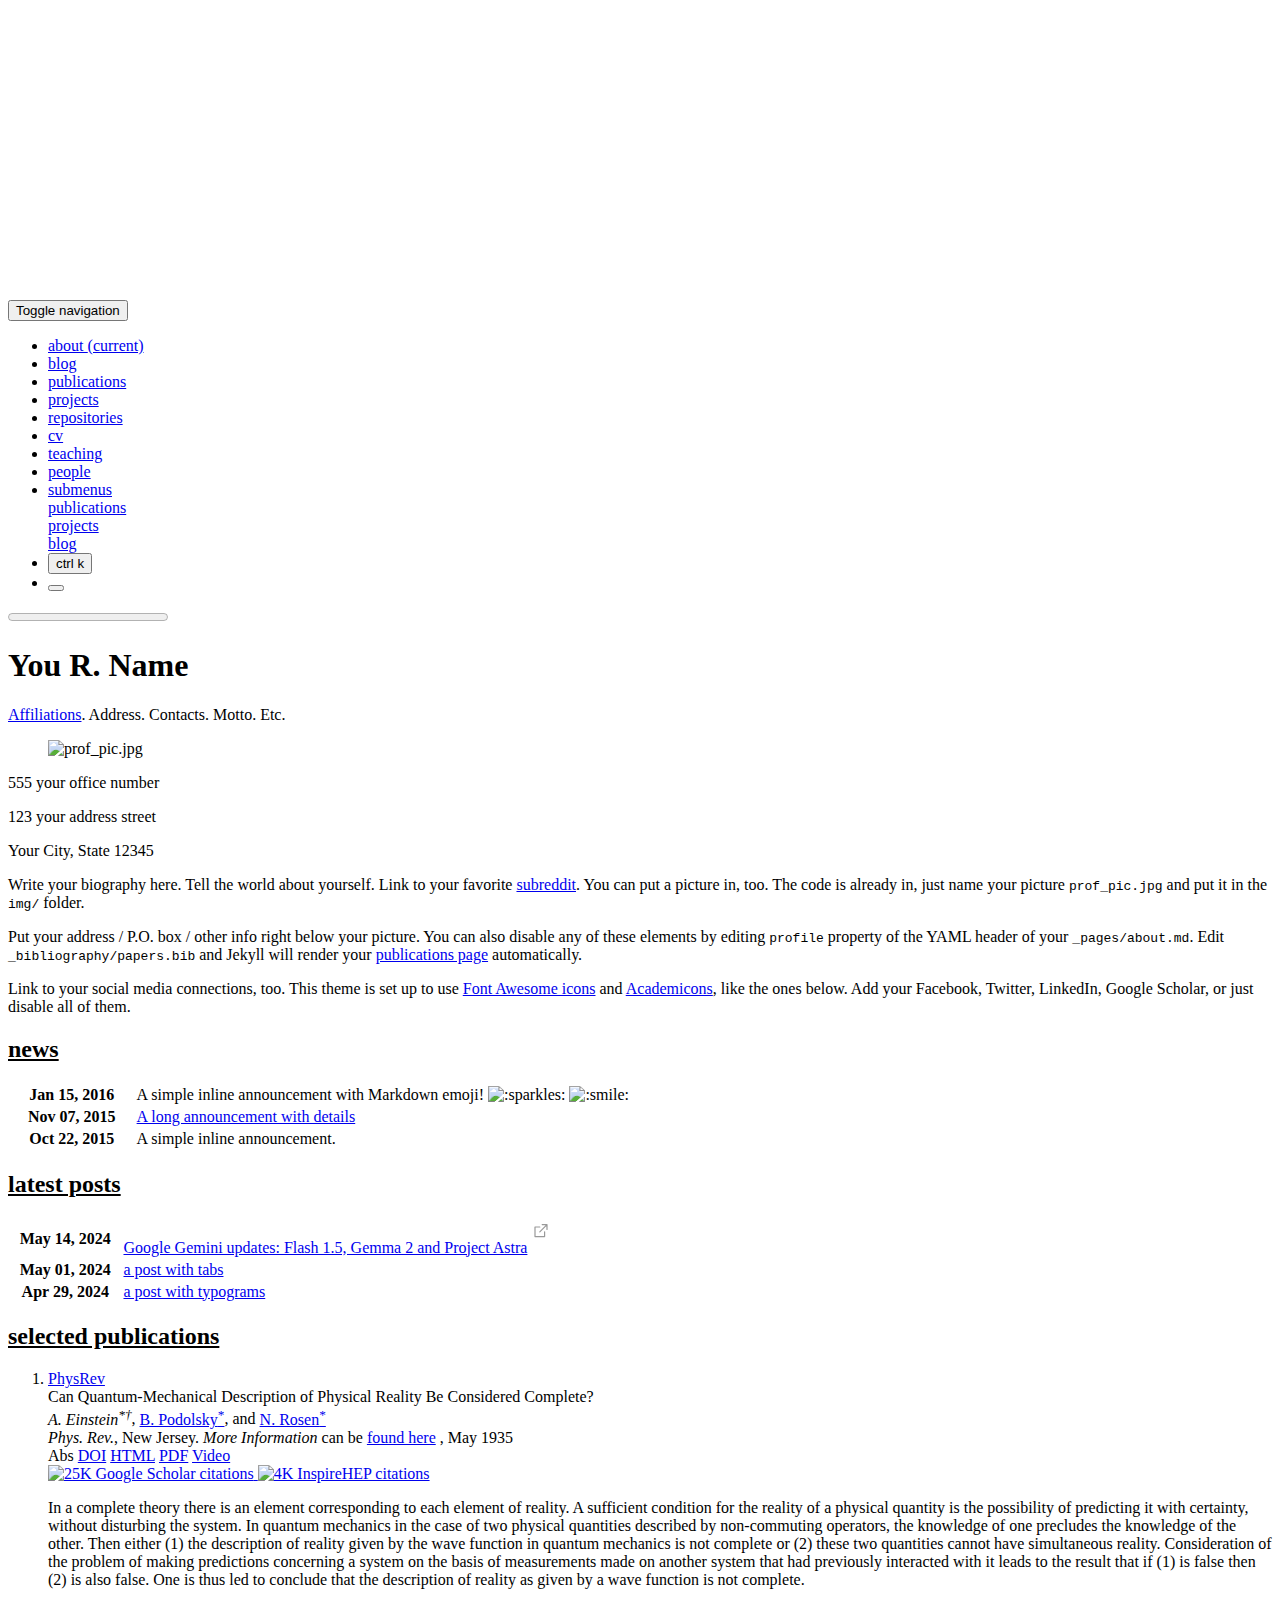
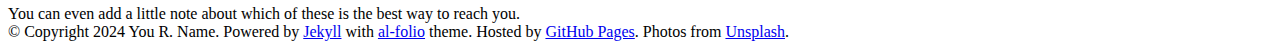
==== index.html @ 17013f6c "Deploying to gh-pages from @ narminGhaffari/narminGhaffari.github.io@cc376676726add705be028d05bfcdf8" ====
<!DOCTYPE html> <html lang="en"> <head> <meta http-equiv="Content-Type" content="text/html; charset=UTF-8"> <meta charset="utf-8"> <meta name="viewport" content="width=device-width, initial-scale=1, shrink-to-fit=no"> <meta http-equiv="X-UA-Compatible" content="IE=edge"> <title> You R. Name </title> <meta name="author" content="You R. Name"> <meta name="description" content="A simple, whitespace theme for academics. Based on [*folio](https://github.com/bogoli/-folio) design. "> <meta name="keywords" content="jekyll, jekyll-theme, academic-website, portfolio-website"> <link rel="stylesheet" href="/al-folio/assets/css/bootstrap.min.css?a4b3f509e79c54a512b890d73235ef04"> <link rel="stylesheet" href="https://cdn.jsdelivr.net/npm/mdbootstrap@4.20.0/css/mdb.min.css" integrity="sha256-jpjYvU3G3N6nrrBwXJoVEYI/0zw8htfFnhT9ljN3JJw=" crossorigin="anonymous"> <link defer rel="stylesheet" href="/al-folio/assets/css/academicons.min.css?f0b7046b84e425c55f3463ac249818f5"> <link defer rel="stylesheet" type="text/css" href="https://fonts.googleapis.com/css?family=Roboto:300,400,500,700|Roboto+Slab:100,300,400,500,700|Material+Icons&amp;display=swap"> <link defer rel="stylesheet" href="/al-folio/assets/css/jekyll-pygments-themes-github.css?591dab5a4e56573bf4ef7fd332894c99" media="" id="highlight_theme_light"> <link rel="shortcut icon" href="data:image/svg+xml,&lt;svg%20xmlns=%22http://www.w3.org/2000/svg%22%20viewBox=%220%200%20100%20100%22&gt;&lt;text%20y=%22.9em%22%20font-size=%2290%22&gt;%E2%9A%9B%EF%B8%8F&lt;/text&gt;&lt;/svg&gt;"> <link rel="stylesheet" href="/al-folio/assets/css/main.css?d41d8cd98f00b204e9800998ecf8427e"> <link rel="canonical" href="https://alshedivat.github.io/al-folio/"> <script src="/al-folio/assets/js/theme.js?9a0c749ec5240d9cda97bc72359a72c0"></script> <link defer rel="stylesheet" href="/al-folio/assets/css/jekyll-pygments-themes-native.css?5847e5ed4a4568527aa6cfab446049ca" media="none" id="highlight_theme_dark"> <script>initTheme();</script> </head> <body class="fixed-top-nav "> <header> <nav id="navbar" class="navbar navbar-light navbar-expand-sm fixed-top" role="navigation"> <div class="container"> <button class="navbar-toggler collapsed ml-auto" type="button" data-toggle="collapse" data-target="#navbarNav" aria-controls="navbarNav" aria-expanded="false" aria-label="Toggle navigation"> <span class="sr-only">Toggle navigation</span> <span class="icon-bar top-bar"></span> <span class="icon-bar middle-bar"></span> <span class="icon-bar bottom-bar"></span> </button> <div class="collapse navbar-collapse text-right" id="navbarNav"> <ul class="navbar-nav ml-auto flex-nowrap"> <li class="nav-item active"> <a class="nav-link" href="/al-folio/">about <span class="sr-only">(current)</span> </a> </li> <li class="nav-item "> <a class="nav-link" href="/al-folio/blog/">blog </a> </li> <li class="nav-item "> <a class="nav-link" href="/al-folio/publications/">publications </a> </li> <li class="nav-item "> <a class="nav-link" href="/al-folio/projects/">projects </a> </li> <li class="nav-item "> <a class="nav-link" href="/al-folio/repositories/">repositories </a> </li> <li class="nav-item "> <a class="nav-link" href="/al-folio/cv/">cv </a> </li> <li class="nav-item "> <a class="nav-link" href="/al-folio/teaching/">teaching </a> </li> <li class="nav-item "> <a class="nav-link" href="/al-folio/people/">people </a> </li> <li class="nav-item dropdown "> <a class="nav-link dropdown-toggle" href="#" id="navbarDropdown" role="button" data-toggle="dropdown" aria-haspopup="true" aria-expanded="false">submenus </a> <div class="dropdown-menu dropdown-menu-right" aria-labelledby="navbarDropdown"> <a class="dropdown-item " href="/al-folio/publications/">publications</a> <div class="dropdown-divider"></div> <a class="dropdown-item " href="/al-folio/projects/">projects</a> <div class="dropdown-divider"></div> <a class="dropdown-item " href="/al-folio/blog/">blog</a> </div> </li> <li class="nav-item"> <button id="search-toggle" title="Search" onclick="openSearchModal()"> <span class="nav-link">ctrl k <i class="ti ti-search"></i></span> </button> </li> <li class="toggle-container"> <button id="light-toggle" title="Change theme"> <i class="ti ti-sun-moon" id="light-toggle-system"></i> <i class="ti ti-moon-filled" id="light-toggle-dark"></i> <i class="ti ti-sun-filled" id="light-toggle-light"></i> </button> </li> </ul> </div> </div> </nav> <progress id="progress" value="0"> <div class="progress-container"> <span class="progress-bar"></span> </div> </progress> </header> <div class="container mt-5" role="main"> <div class="post"> <header class="post-header"> <h1 class="post-title"> <span class="font-weight-bold">You</span> R. Name </h1> <p class="desc"><a href="#">Affiliations</a>. Address. Contacts. Motto. Etc.</p> </header> <article> <div class="profile float-right"> <figure> <picture> <source class="responsive-img-srcset" srcset="/al-folio/assets/img/prof_pic-480.webp 480w,/al-folio/assets/img/prof_pic-800.webp 800w,/al-folio/assets/img/prof_pic-1400.webp 1400w," type="image/webp" sizes="(min-width: 930px) 270.0px, (min-width: 576px) 30vw, 95vw"> <img src="/al-folio/assets/img/prof_pic.jpg?974957d202f671e4fa6700c04e68deae" class="img-fluid z-depth-1 rounded" width="100%" height="auto" alt="prof_pic.jpg" loading="eager" onerror="this.onerror=null; $('.responsive-img-srcset').remove();"> </source></picture> </figure> <div class="more-info"> <p>555 your office number</p> <p>123 your address street</p> <p>Your City, State 12345</p> </div> </div> <div class="clearfix"> <p>Write your biography here. Tell the world about yourself. Link to your favorite <a href="http://reddit.com" rel="external nofollow noopener" target="_blank">subreddit</a>. You can put a picture in, too. The code is already in, just name your picture <code class="language-plaintext highlighter-rouge">prof_pic.jpg</code> and put it in the <code class="language-plaintext highlighter-rouge">img/</code> folder.</p> <p>Put your address / P.O. box / other info right below your picture. You can also disable any of these elements by editing <code class="language-plaintext highlighter-rouge">profile</code> property of the YAML header of your <code class="language-plaintext highlighter-rouge">_pages/about.md</code>. Edit <code class="language-plaintext highlighter-rouge">_bibliography/papers.bib</code> and Jekyll will render your <a href="/al-folio/publications/">publications page</a> automatically.</p> <p>Link to your social media connections, too. This theme is set up to use <a href="https://fontawesome.com/" rel="external nofollow noopener" target="_blank">Font Awesome icons</a> and <a href="https://jpswalsh.github.io/academicons/" rel="external nofollow noopener" target="_blank">Academicons</a>, like the ones below. Add your Facebook, Twitter, LinkedIn, Google Scholar, or just disable all of them.</p> </div> <h2> <a href="/al-folio/news/" style="color: inherit">news</a> </h2> <div class="news"> <div class="table-responsive"> <table class="table table-sm table-borderless"> <tr> <th scope="row" style="width: 20%">Jan 15, 2016</th> <td> A simple inline announcement with Markdown emoji! <img class="emoji" title=":sparkles:" alt=":sparkles:" src="https://github.githubassets.com/images/icons/emoji/unicode/2728.png" height="20" width="20"> <img class="emoji" title=":smile:" alt=":smile:" src="https://github.githubassets.com/images/icons/emoji/unicode/1f604.png" height="20" width="20"> </td> </tr> <tr> <th scope="row" style="width: 20%">Nov 07, 2015</th> <td> <a class="news-title" href="/al-folio/news/announcement_2/">A long announcement with details</a> </td> </tr> <tr> <th scope="row" style="width: 20%">Oct 22, 2015</th> <td> A simple inline announcement. </td> </tr> </table> </div> </div> <h2> <a href="/al-folio/blog/" style="color: inherit">latest posts</a> </h2> <div class="news"> <div class="table-responsive" style="max-height: 60vw"> <table class="table table-sm table-borderless"> <tr> <th scope="row" style="width: 20%">May 14, 2024</th> <td> <a class="news-title" href="https://blog.google/technology/ai/google-gemini-update-flash-ai-assistant-io-2024/" target="_blank" rel="external nofollow noopener">Google Gemini updates: Flash 1.5, Gemma 2 and Project Astra</a> <svg width="2rem" height="2rem" viewbox="0 0 40 40" xmlns="http://www.w3.org/2000/svg"> <path d="M17 13.5v6H5v-12h6m3-3h6v6m0-6-9 9" class="icon_svg-stroke" stroke="#999" stroke-width="1.5" fill="none" fill-rule="evenodd" stroke-linecap="round" stroke-linejoin="round"></path> </svg> </td> </tr> <tr> <th scope="row" style="width: 20%">May 01, 2024</th> <td> <a class="news-title" href="/al-folio/blog/2024/tabs/">a post with tabs</a> </td> </tr> <tr> <th scope="row" style="width: 20%">Apr 29, 2024</th> <td> <a class="news-title" href="/al-folio/blog/2024/typograms/">a post with typograms</a> </td> </tr> </table> </div> </div> <h2> <a href="/al-folio/publications/" style="color: inherit">selected publications</a> </h2> <div class="publications"> <ol class="bibliography"><li> <div class="row"> <div class="col col-sm-2 abbr"> <abbr class="badge rounded w-100"> <a href="https://journals.aps.org/" rel="external nofollow noopener" target="_blank">PhysRev</a> </abbr> </div> <div id="PhysRev.47.777" class="col-sm-8"> <div class="title">Can Quantum-Mechanical Description of Physical Reality Be Considered Complete?</div> <div class="author"> <em>A. Einstein<sup>*†</sup></em>, <a href="https://en.wikipedia.org/wiki/Boris_Podolsky" rel="external nofollow noopener" target="_blank">B. Podolsky<sup>*</sup></a>, and <a href="https://en.wikipedia.org/wiki/Nathan_Rosen" rel="external nofollow noopener" target="_blank">N. Rosen<sup>*</sup></a> <i class="fa-solid fa-circle-info ml-1" data-toggle="popover" data-placement="top" data-html="true" data-content="* Example use of superscripts&lt;br&gt;† Albert Einstein"> </i> </div> <div class="periodical"> <em>Phys. Rev.</em>, New Jersey. <em>More Information</em> can be <a href="https://github.com/alshedivat/al-folio/" rel="external nofollow noopener" target="_blank">found here</a> , May 1935 </div> <div class="periodical"> </div> <div class="links"> <a class="abstract btn btn-sm z-depth-0" role="button">Abs</a> <a href="https://doi.org/10.1103/PhysRev.47.777" class="btn btn-sm z-depth-0" role="button" rel="external nofollow noopener" target="_blank">DOI</a> <a href="https://journals.aps.org/pr/abstract/10.1103/PhysRev.47.777" class="btn btn-sm z-depth-0" role="button" rel="external nofollow noopener" target="_blank">HTML</a> <a href="/al-folio/assets/pdf/example_pdf.pdf" class="btn btn-sm z-depth-0" role="button">PDF</a> <a href="https://www.youtube-nocookie.com/embed/aqz-KE-bpKQ" class="btn btn-sm z-depth-0" role="button" rel="external nofollow noopener" target="_blank">Video</a> </div> <div class="badges"> <span class="altmetric-embed" data-badge-type="2" data-badge-popover="right" data-altmetric-id="248277"></span> <span class="__dimensions_badge_embed__" data-doi="10.1103/PhysRev.47.777" data-style="small_rectangle" data-legend="hover-right" style="margin-bottom: 3px;"></span> <a href="https://scholar.google.com/citations?view_op=view_citation&amp;hl=en&amp;user=qc6CJjYAAAAJ&amp;citation_for_view=qc6CJjYAAAAJ:qyhmnyLat1gC" aria-label="Google Scholar link" role="button" rel="external nofollow noopener" target="_blank"> <img src="https://img.shields.io/badge/scholar-25K-4285F4?logo=googlescholar&amp;labelColor=beige" alt="25K Google Scholar citations"> </a> <a href="https://inspirehep.net/literature/3255" aria-label="Inspirehep link" role="button" rel="external nofollow noopener" target="_blank"> <img src="https://img.shields.io/badge/inspire-4K-001628?logo=inspire&amp;logoColor=001628&amp;labelColor=beige" alt="4K InspireHEP citations"> </a> </div> <div class="abstract hidden"> <p>In a complete theory there is an element corresponding to each element of reality. A sufficient condition for the reality of a physical quantity is the possibility of predicting it with certainty, without disturbing the system. In quantum mechanics in the case of two physical quantities described by non-commuting operators, the knowledge of one precludes the knowledge of the other. Then either (1) the description of reality given by the wave function in quantum mechanics is not complete or (2) these two quantities cannot have simultaneous reality. Consideration of the problem of making predictions concerning a system on the basis of measurements made on another system that had previously interacted with it leads to the result that if (1) is false then (2) is also false. One is thus led to conclude that the description of reality as given by a wave function is not complete.</p> </div> </div> </div> </li></ol> </div> <div class="social"> <div class="contact-icons"> <a href="mailto:%79%6F%75@%65%78%61%6D%70%6C%65.%63%6F%6D" title="email"><i class="fa-solid fa-envelope"></i></a> <a href="https://scholar.google.com/citations?user=qc6CJjYAAAAJ" title="Google Scholar" rel="external nofollow noopener" target="_blank"><i class="ai ai-google-scholar"></i></a> <a href="https://inspirehep.net/authors/1010907" title="Inspire HEP" rel="external nofollow noopener" target="_blank"><i class="ai ai-inspire"></i></a> <a href="/al-folio/feed.xml" title="RSS Feed"><i class="fa-solid fa-square-rss"></i></a> </div> <div class="contact-note">You can even add a little note about which of these is the best way to reach you. </div> </div> </article> </div> </div> <footer class="fixed-bottom" role="contentinfo"> <div class="container mt-0"> © Copyright 2024 You R. Name. Powered by <a href="https://jekyllrb.com/" target="_blank" rel="external nofollow noopener">Jekyll</a> with <a href="https://github.com/alshedivat/al-folio" rel="external nofollow noopener" target="_blank">al-folio</a> theme. Hosted by <a href="https://pages.github.com/" target="_blank" rel="external nofollow noopener">GitHub Pages</a>. Photos from <a href="https://unsplash.com" target="_blank" rel="external nofollow noopener">Unsplash</a>. </div> </footer> <script src="https://cdn.jsdelivr.net/npm/jquery@3.6.0/dist/jquery.min.js" integrity="sha256-/xUj+3OJU5yExlq6GSYGSHk7tPXikynS7ogEvDej/m4=" crossorigin="anonymous"></script> <script src="/al-folio/assets/js/bootstrap.bundle.min.js"></script> <script src="https://cdn.jsdelivr.net/npm/mdbootstrap@4.20.0/js/mdb.min.js" integrity="sha256-NdbiivsvWt7VYCt6hYNT3h/th9vSTL4EDWeGs5SN3DA=" crossorigin="anonymous"></script> <script defer src="https://cdn.jsdelivr.net/npm/masonry-layout@4.2.2/dist/masonry.pkgd.min.js" integrity="sha256-Nn1q/fx0H7SNLZMQ5Hw5JLaTRZp0yILA/FRexe19VdI=" crossorigin="anonymous"></script> <script defer src="https://cdn.jsdelivr.net/npm/imagesloaded@5.0.0/imagesloaded.pkgd.min.js" integrity="sha256-htrLFfZJ6v5udOG+3kNLINIKh2gvoKqwEhHYfTTMICc=" crossorigin="anonymous"></script> <script defer src="/al-folio/assets/js/masonry.js" type="text/javascript"></script> <script defer src="https://cdn.jsdelivr.net/npm/medium-zoom@1.1.0/dist/medium-zoom.min.js" integrity="sha256-ZgMyDAIYDYGxbcpJcfUnYwNevG/xi9OHKaR/8GK+jWc=" crossorigin="anonymous"></script> <script defer src="/al-folio/assets/js/zoom.js?85ddb88934d28b74e78031fd54cf8308"></script> <script src="/al-folio/assets/js/no_defer.js?2781658a0a2b13ed609542042a859126"></script> <script defer src="/al-folio/assets/js/common.js?e0514a05c5c95ac1a93a8dfd5249b92e"></script> <script defer src="/al-folio/assets/js/copy_code.js?12775fdf7f95e901d7119054556e495f" type="text/javascript"></script> <script defer src="/al-folio/assets/js/jupyter_new_tab.js?d9f17b6adc2311cbabd747f4538bb15f"></script> <script async src="https://d1bxh8uas1mnw7.cloudfront.net/assets/embed.js"></script> <script async src="https://badge.dimensions.ai/badge.js"></script> <script type="text/javascript">window.MathJax={tex:{tags:"ams"}};</script> <script defer type="text/javascript" id="MathJax-script" src="https://cdn.jsdelivr.net/npm/mathjax@3.2.2/es5/tex-mml-chtml.js" integrity="sha256-MASABpB4tYktI2Oitl4t+78w/lyA+D7b/s9GEP0JOGI=" crossorigin="anonymous"></script> <script defer src="https://cdnjs.cloudflare.com/polyfill/v3/polyfill.min.js?features=es6" crossorigin="anonymous"></script> <script type="text/javascript">function progressBarSetup(){"max"in document.createElement("progress")?(initializeProgressElement(),$(document).on("scroll",function(){progressBar.attr({value:getCurrentScrollPosition()})}),$(window).on("resize",initializeProgressElement)):(resizeProgressBar(),$(document).on("scroll",resizeProgressBar),$(window).on("resize",resizeProgressBar))}function getCurrentScrollPosition(){return $(window).scrollTop()}function initializeProgressElement(){let e=$("#navbar").outerHeight(!0);$("body").css({"padding-top":e}),$("progress-container").css({"padding-top":e}),progressBar.css({top:e}),progressBar.attr({max:getDistanceToScroll(),value:getCurrentScrollPosition()})}function getDistanceToScroll(){return $(document).height()-$(window).height()}function resizeProgressBar(){progressBar.css({width:getWidthPercentage()+"%"})}function getWidthPercentage(){return getCurrentScrollPosition()/getDistanceToScroll()*100}const progressBar=$("#progress");window.onload=function(){setTimeout(progressBarSetup,50)};</script> <script src="/al-folio/assets/js/vanilla-back-to-top.min.js?f40d453793ff4f64e238e420181a1d17"></script> <script>addBackToTop();</script> <script type="module" src="/al-folio/assets/js/search/ninja-keys.min.js?a3446f084dcaecc5f75aa1757d087dcf"></script> <ninja-keys hidebreadcrumbs noautoloadmdicons placeholder="Type to start searching"></ninja-keys> <script>let searchTheme=determineComputedTheme();const ninjaKeys=document.querySelector("ninja-keys");"dark"===searchTheme?ninjaKeys.classList.add("dark"):ninjaKeys.classList.remove("dark");const openSearchModal=()=>{const e=$("#navbarNav");e.hasClass("show")&&e.collapse("hide"),ninjaKeys.open()};</script> <script>const ninja=document.querySelector("ninja-keys");ninja.data=[{id:"nav-about",title:"about",section:"Navigation",handler:()=>{window.location.href="/al-folio/"}},{id:"nav-blog",title:"blog",description:"",section:"Navigation",handler:()=>{window.location.href="/al-folio/blog/"}},{id:"nav-publications",title:"publications",description:"publications by categories in reversed chronological order. generated by jekyll-scholar.",section:"Navigation",handler:()=>{window.location.href="/al-folio/publications/"}},{id:"nav-projects",title:"projects",description:"A growing collection of your cool projects.",section:"Navigation",handler:()=>{window.location.href="/al-folio/projects/"}},{id:"nav-repositories",title:"repositories",description:"Edit the `_data/repositories.yml` and change the `github_users` and `github_repos` lists to include your own GitHub profile and repositories.",section:"Navigation",handler:()=>{window.location.href="/al-folio/repositories/"}},{id:"nav-cv",title:"cv",description:"This is a description of the page. You can modify it in '_pages/cv.md'. You can also change or remove the top pdf download button.",section:"Navigation",handler:()=>{window.location.href="/al-folio/cv/"}},{id:"nav-teaching",title:"teaching",description:"Materials for courses you taught. Replace this text with your description.",section:"Navigation",handler:()=>{window.location.href="/al-folio/teaching/"}},{id:"nav-people",title:"people",description:"members of the lab or group",section:"Navigation",handler:()=>{window.location.href="/al-folio/people/"}},{id:"dropdown-publications",title:"publications",description:"",section:"Dropdown",handler:()=>{window.location.href=""}},{id:"dropdown-projects",title:"projects",description:"",section:"Dropdown",handler:()=>{window.location.href=""}},{id:"dropdown-blog",title:"blog",description:"",section:"Dropdown",handler:()=>{window.location.href="/al-folio/blog/"}},{id:"post-google-gemini-updates-flash-1-5-gemma-2-and-project-astra",title:'Google Gemini updates: Flash 1.5, Gemma 2 and Project Astra <svg width="1.2rem" height="1.2rem" top=".5rem" viewbox="0 0 40 40" xmlns="http://www.w3.org/2000/svg"><path d="M17 13.5v6H5v-12h6m3-3h6v6m0-6-9 9" class="icon_svg-stroke" stroke="#999" stroke-width="1.5" fill="none" fill-rule="evenodd" stroke-linecap="round" stroke-linejoin="round"></path></svg>',description:"We\u2019re sharing updates across our Gemini family of models and a glimpse of Project Astra, our vision for the future of AI assistants.",section:"Posts",handler:()=>{window.open("https://blog.google/technology/ai/google-gemini-update-flash-ai-assistant-io-2024/","_blank")}},{id:"post-a-post-with-tabs",title:"a post with tabs",description:"this is what included tabs in a post could look like",section:"Posts",handler:()=>{window.location.href="/al-folio/blog/2024/tabs/"}},{id:"post-a-post-with-typograms",title:"a post with typograms",description:"this is what included typograms code could look like",section:"Posts",handler:()=>{window.location.href="/al-folio/blog/2024/typograms/"}},{id:"post-a-post-that-can-be-cited",title:"a post that can be cited",description:"this is what a post that can be cited looks like",section:"Posts",handler:()=>{window.location.href="/al-folio/blog/2024/post-citation/"}},{id:"post-a-post-with-pseudo-code",title:"a post with pseudo code",description:"this is what included pseudo code could look like",section:"Posts",handler:()=>{window.location.href="/al-folio/blog/2024/pseudocode/"}},{id:"post-a-post-with-code-diff",title:"a post with code diff",description:"this is how you can display code diffs",section:"Posts",handler:()=>{window.location.href="/al-folio/blog/2024/code-diff/"}},{id:"post-a-post-with-advanced-image-components",title:"a post with advanced image components",description:"this is what advanced image components could look like",section:"Posts",handler:()=>{window.location.href="/al-folio/blog/2024/advanced-images/"}},{id:"post-a-post-with-vega-lite",title:"a post with vega lite",description:"this is what included vega lite code could look like",section:"Posts",handler:()=>{window.location.href="/al-folio/blog/2024/vega-lite/"}},{id:"post-a-post-with-geojson",title:"a post with geojson",description:"this is what included geojson code could look like",section:"Posts",handler:()=>{window.location.href="/al-folio/blog/2024/geojson-map/"}},{id:"post-a-post-with-echarts",title:"a post with echarts",description:"this is what included echarts code could look like",section:"Posts",handler:()=>{window.location.href="/al-folio/blog/2024/echarts/"}},{id:"post-a-post-with-chart-js",title:"a post with chart.js",description:"this is what included chart.js code could look like",section:"Posts",handler:()=>{window.location.href="/al-folio/blog/2024/chartjs/"}},{id:"post-a-post-with-tikzjax",title:"a post with TikZJax",description:"this is what included TikZ code could look like",section:"Posts",handler:()=>{window.location.href="/al-folio/blog/2023/tikzjax/"}},{id:"post-a-post-with-bibliography",title:"a post with bibliography",description:"an example of a blog post with bibliography",section:"Posts",handler:()=>{window.location.href="/al-folio/blog/2023/post-bibliography/"}},{id:"post-a-post-with-jupyter-notebook",title:"a post with jupyter notebook",description:"an example of a blog post with jupyter notebook",section:"Posts",handler:()=>{window.location.href="/al-folio/blog/2023/jupyter-notebook/"}},{id:"post-a-post-with-custom-blockquotes",title:"a post with custom blockquotes",description:"an example of a blog post with custom blockquotes",section:"Posts",handler:()=>{window.location.href="/al-folio/blog/2023/custom-blockquotes/"}},{id:"post-a-post-with-table-of-contents-on-a-sidebar",title:"a post with table of contents on a sidebar",description:"an example of a blog post with table of contents on a sidebar",section:"Posts",handler:()=>{window.location.href="/al-folio/blog/2023/sidebar-table-of-contents/"}},{id:"post-a-post-with-audios",title:"a post with audios",description:"this is what included audios could look like",section:"Posts",handler:()=>{window.location.href="/al-folio/blog/2023/audios/"}},{id:"post-a-post-with-videos",title:"a post with videos",description:"this is what included videos could look like",section:"Posts",handler:()=>{window.location.href="/al-folio/blog/2023/videos/"}},{id:"post-displaying-beautiful-tables-with-bootstrap-tables",title:"displaying beautiful tables with Bootstrap Tables",description:"an example of how to use Bootstrap Tables",section:"Posts",handler:()=>{window.location.href="/al-folio/blog/2023/tables/"}},{id:"post-a-post-with-table-of-contents",title:"a post with table of contents",description:"an example of a blog post with table of contents",section:"Posts",handler:()=>{window.location.href="/al-folio/blog/2023/table-of-contents/"}},{id:"post-a-post-with-giscus-comments",title:"a post with giscus comments",description:"an example of a blog post with giscus comments",section:"Posts",handler:()=>{window.location.href="/al-folio/blog/2022/giscus-comments/"}},{id:"post-displaying-external-posts-on-your-al-folio-blog",title:'Displaying External Posts on Your al-folio Blog <svg width="1.2rem" height="1.2rem" top=".5rem" viewbox="0 0 40 40" xmlns="http://www.w3.org/2000/svg"><path d="M17 13.5v6H5v-12h6m3-3h6v6m0-6-9 9" class="icon_svg-stroke" stroke="#999" stroke-width="1.5" fill="none" fill-rule="evenodd" stroke-linecap="round" stroke-linejoin="round"></path></svg>',description:"",section:"Posts",handler:()=>{window.open("https://medium.com/@al-folio/displaying-external-posts-on-your-al-folio-blog-b60a1d241a0a?source=rss-17feae71c3c4------2","_blank")}},{id:"post-a-post-with-redirect",title:"a post with redirect",description:"you can also redirect to assets like pdf",section:"Posts",handler:()=>{window.location.href="/al-folio/assets/pdf/example_pdf.pdf"}},{id:"post-a-post-with-diagrams",title:"a post with diagrams",description:"an example of a blog post with diagrams",section:"Posts",handler:()=>{window.location.href="/al-folio/blog/2021/diagrams/"}},{id:"post-a-distill-style-blog-post",title:"a distill-style blog post",description:"an example of a distill-style blog post and main elements",section:"Posts",handler:()=>{window.location.href="/al-folio/blog/2021/distill/"}},{id:"post-a-post-with-twitter",title:"a post with twitter",description:"an example of a blog post with twitter",section:"Posts",handler:()=>{window.location.href="/al-folio/blog/2020/twitter/"}},{id:"post-a-post-with-disqus-comments",title:"a post with disqus comments",description:"an example of a blog post with disqus comments",section:"Posts",handler:()=>{window.location.href="/al-folio/blog/2015/disqus-comments/"}},{id:"post-a-post-with-math",title:"a post with math",description:"an example of a blog post with some math",section:"Posts",handler:()=>{window.location.href="/al-folio/blog/2015/math/"}},{id:"post-a-post-with-code",title:"a post with code",description:"an example of a blog post with some code",section:"Posts",handler:()=>{window.location.href="/al-folio/blog/2015/code/"}},{id:"post-a-post-with-images",title:"a post with images",description:"this is what included images could look like",section:"Posts",handler:()=>{window.location.href="/al-folio/blog/2015/images/"}},{id:"post-a-post-with-formatting-and-links",title:"a post with formatting and links",description:"march & april, looking forward to summer",section:"Posts",handler:()=>{window.location.href="/al-folio/blog/2015/formatting-and-links/"}},{id:"news-a-simple-inline-announcement",title:"A simple inline announcement.",description:"",section:"News"},{id:"news-a-long-announcement-with-details",title:"A long announcement with details",description:"",section:"News",handler:()=>{window.location.href="/al-folio/news/announcement_2/"}},{id:"news-a-simple-inline-announcement-with-markdown-emoji-sparkles-smile",title:'A simple inline announcement with Markdown emoji! <img class="emoji" title=":sparkles:" alt=":sparkles:" src="https://github.githubassets.com/images/icons/emoji/unicode/2728.png" height="20" width="20"> <img class="emoji" title=":smile:" alt=":smile:" src="https://github.githubassets.com/images/icons/emoji/unicode/1f604.png" height="20" width="20">',description:"",section:"News"},{id:"projects-project-1",title:"project 1",description:"with background image",section:"Projects",handler:()=>{window.location.href="/al-folio/projects/1_project/"}},{id:"projects-project-2",title:"project 2",description:"a project with a background image and giscus comments",section:"Projects",handler:()=>{window.location.href="/al-folio/projects/2_project/"}},{id:"projects-project-3-with-very-long-name",title:"project 3 with very long name",description:"a project that redirects to another website",section:"Projects",handler:()=>{window.location.href="/al-folio/projects/3_project/"}},{id:"projects-project-4",title:"project 4",description:"another without an image",section:"Projects",handler:()=>{window.location.href="/al-folio/projects/4_project/"}},{id:"projects-project-5",title:"project 5",description:"a project with a background image",section:"Projects",handler:()=>{window.location.href="/al-folio/projects/5_project/"}},{id:"projects-project-6",title:"project 6",description:"a project with no image",section:"Projects",handler:()=>{window.location.href="/al-folio/projects/6_project/"}},{id:"projects-project-7",title:"project 7",description:"with background image",section:"Projects",handler:()=>{window.location.href="/al-folio/projects/7_project/"}},{id:"projects-project-8",title:"project 8",description:"an other project with a background image and giscus comments",section:"Projects",handler:()=>{window.location.href="/al-folio/projects/8_project/"}},{id:"projects-project-9",title:"project 9",description:"another project with an image \ud83c\udf89",section:"Projects",handler:()=>{window.location.href="/al-folio/projects/9_project/"}},{id:"socials-email",title:"Send email",section:"Socials",handler:()=>{window.open("mailto:%79%6F%75@%65%78%61%6D%70%6C%65.%63%6F%6D","_blank")}},{id:"socials-google-scholar",title:"Google Scholar",section:"Socials",handler:()=>{window.open("https://scholar.google.com/citations?user=qc6CJjYAAAAJ","_blank")}},{id:"socials-rss",title:"RSS Feed",section:"Socials",handler:()=>{window.open("/al-folio/feed.xml","_blank")}},{id:"light-theme",title:"Change theme to light",description:"Change the theme of the site to Light",section:"Theme",handler:()=>{setThemeSetting("light")}},{id:"dark-theme",title:"Change theme to dark",description:"Change the theme of the site to Dark",section:"Theme",handler:()=>{setThemeSetting("dark")}},{id:"system-theme",title:"Use system default theme",description:"Change the theme of the site to System Default",section:"Theme",handler:()=>{setThemeSetting("system")}}];</script> <script src="/al-folio/assets/js/shortcut-key.js?6f508d74becd347268a7f822bca7309d"></script> </body> </html>
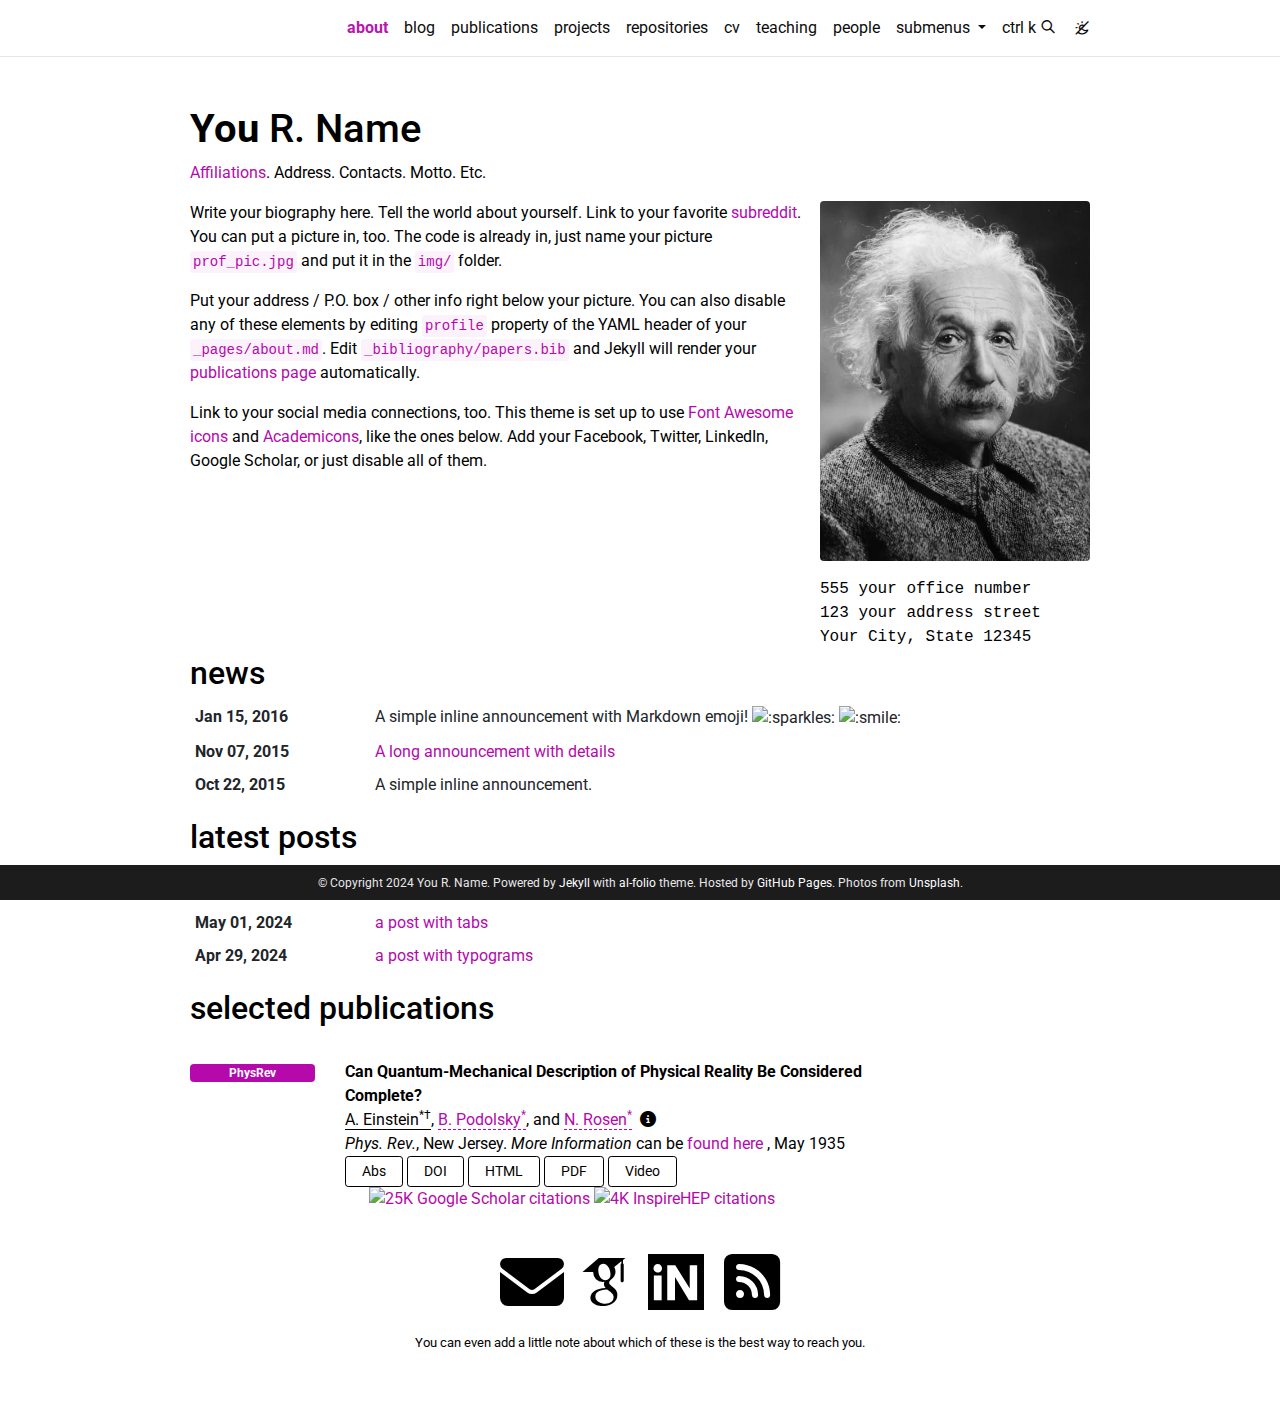
==== commit 84900729: "Deploying to gh-pages from @ narminGhaffari/narminGhaffari.github.io@0969dc8da740ecb8e311dfddde99f21" ====
--- a/index.html
+++ b/index.html
@@ -1 +1 @@
-<!DOCTYPE html> <html lang="en"> <head> <meta http-equiv="Content-Type" content="text/html; charset=UTF-8"> <meta charset="utf-8"> <meta name="viewport" content="width=device-width, initial-scale=1, shrink-to-fit=no"> <meta http-equiv="X-UA-Compatible" content="IE=edge"> <title> You R. Name </title> <meta name="author" content="You R. Name"> <meta name="description" content="A simple, whitespace theme for academics. Based on [*folio](https://github.com/bogoli/-folio) design. "> <meta name="keywords" content="jekyll, jekyll-theme, academic-website, portfolio-website"> <link rel="stylesheet" href="/al-folio/assets/css/bootstrap.min.css?a4b3f509e79c54a512b890d73235ef04"> <link rel="stylesheet" href="https://cdn.jsdelivr.net/npm/mdbootstrap@4.20.0/css/mdb.min.css" integrity="sha256-jpjYvU3G3N6nrrBwXJoVEYI/0zw8htfFnhT9ljN3JJw=" crossorigin="anonymous"> <link defer rel="stylesheet" href="/al-folio/assets/css/academicons.min.css?f0b7046b84e425c55f3463ac249818f5"> <link defer rel="stylesheet" type="text/css" href="https://fonts.googleapis.com/css?family=Roboto:300,400,500,700|Roboto+Slab:100,300,400,500,700|Material+Icons&amp;display=swap"> <link defer rel="stylesheet" href="/al-folio/assets/css/jekyll-pygments-themes-github.css?591dab5a4e56573bf4ef7fd332894c99" media="" id="highlight_theme_light"> <link rel="shortcut icon" href="data:image/svg+xml,&lt;svg%20xmlns=%22http://www.w3.org/2000/svg%22%20viewBox=%220%200%20100%20100%22&gt;&lt;text%20y=%22.9em%22%20font-size=%2290%22&gt;%E2%9A%9B%EF%B8%8F&lt;/text&gt;&lt;/svg&gt;"> <link rel="stylesheet" href="/al-folio/assets/css/main.css?d41d8cd98f00b204e9800998ecf8427e"> <link rel="canonical" href="https://alshedivat.github.io/al-folio/"> <script src="/al-folio/assets/js/theme.js?9a0c749ec5240d9cda97bc72359a72c0"></script> <link defer rel="stylesheet" href="/al-folio/assets/css/jekyll-pygments-themes-native.css?5847e5ed4a4568527aa6cfab446049ca" media="none" id="highlight_theme_dark"> <script>initTheme();</script> </head> <body class="fixed-top-nav "> <header> <nav id="navbar" class="navbar navbar-light navbar-expand-sm fixed-top" role="navigation"> <div class="container"> <button class="navbar-toggler collapsed ml-auto" type="button" data-toggle="collapse" data-target="#navbarNav" aria-controls="navbarNav" aria-expanded="false" aria-label="Toggle navigation"> <span class="sr-only">Toggle navigation</span> <span class="icon-bar top-bar"></span> <span class="icon-bar middle-bar"></span> <span class="icon-bar bottom-bar"></span> </button> <div class="collapse navbar-collapse text-right" id="navbarNav"> <ul class="navbar-nav ml-auto flex-nowrap"> <li class="nav-item active"> <a class="nav-link" href="/al-folio/">about <span class="sr-only">(current)</span> </a> </li> <li class="nav-item "> <a class="nav-link" href="/al-folio/blog/">blog </a> </li> <li class="nav-item "> <a class="nav-link" href="/al-folio/publications/">publications </a> </li> <li class="nav-item "> <a class="nav-link" href="/al-folio/projects/">projects </a> </li> <li class="nav-item "> <a class="nav-link" href="/al-folio/repositories/">repositories </a> </li> <li class="nav-item "> <a class="nav-link" href="/al-folio/cv/">cv </a> </li> <li class="nav-item "> <a class="nav-link" href="/al-folio/teaching/">teaching </a> </li> <li class="nav-item "> <a class="nav-link" href="/al-folio/people/">people </a> </li> <li class="nav-item dropdown "> <a class="nav-link dropdown-toggle" href="#" id="navbarDropdown" role="button" data-toggle="dropdown" aria-haspopup="true" aria-expanded="false">submenus </a> <div class="dropdown-menu dropdown-menu-right" aria-labelledby="navbarDropdown"> <a class="dropdown-item " href="/al-folio/publications/">publications</a> <div class="dropdown-divider"></div> <a class="dropdown-item " href="/al-folio/projects/">projects</a> <div class="dropdown-divider"></div> <a class="dropdown-item " href="/al-folio/blog/">blog</a> </div> </li> <li class="nav-item"> <button id="search-toggle" title="Search" onclick="openSearchModal()"> <span class="nav-link">ctrl k <i class="ti ti-search"></i></span> </button> </li> <li class="toggle-container"> <button id="light-toggle" title="Change theme"> <i class="ti ti-sun-moon" id="light-toggle-system"></i> <i class="ti ti-moon-filled" id="light-toggle-dark"></i> <i class="ti ti-sun-filled" id="light-toggle-light"></i> </button> </li> </ul> </div> </div> </nav> <progress id="progress" value="0"> <div class="progress-container"> <span class="progress-bar"></span> </div> </progress> </header> <div class="container mt-5" role="main"> <div class="post"> <header class="post-header"> <h1 class="post-title"> <span class="font-weight-bold">You</span> R. Name </h1> <p class="desc"><a href="#">Affiliations</a>. Address. Contacts. Motto. Etc.</p> </header> <article> <div class="profile float-right"> <figure> <picture> <source class="responsive-img-srcset" srcset="/al-folio/assets/img/prof_pic-480.webp 480w,/al-folio/assets/img/prof_pic-800.webp 800w,/al-folio/assets/img/prof_pic-1400.webp 1400w," type="image/webp" sizes="(min-width: 930px) 270.0px, (min-width: 576px) 30vw, 95vw"> <img src="/al-folio/assets/img/prof_pic.jpg?974957d202f671e4fa6700c04e68deae" class="img-fluid z-depth-1 rounded" width="100%" height="auto" alt="prof_pic.jpg" loading="eager" onerror="this.onerror=null; $('.responsive-img-srcset').remove();"> </source></picture> </figure> <div class="more-info"> <p>555 your office number</p> <p>123 your address street</p> <p>Your City, State 12345</p> </div> </div> <div class="clearfix"> <p>Write your biography here. Tell the world about yourself. Link to your favorite <a href="http://reddit.com" rel="external nofollow noopener" target="_blank">subreddit</a>. You can put a picture in, too. The code is already in, just name your picture <code class="language-plaintext highlighter-rouge">prof_pic.jpg</code> and put it in the <code class="language-plaintext highlighter-rouge">img/</code> folder.</p> <p>Put your address / P.O. box / other info right below your picture. You can also disable any of these elements by editing <code class="language-plaintext highlighter-rouge">profile</code> property of the YAML header of your <code class="language-plaintext highlighter-rouge">_pages/about.md</code>. Edit <code class="language-plaintext highlighter-rouge">_bibliography/papers.bib</code> and Jekyll will render your <a href="/al-folio/publications/">publications page</a> automatically.</p> <p>Link to your social media connections, too. This theme is set up to use <a href="https://fontawesome.com/" rel="external nofollow noopener" target="_blank">Font Awesome icons</a> and <a href="https://jpswalsh.github.io/academicons/" rel="external nofollow noopener" target="_blank">Academicons</a>, like the ones below. Add your Facebook, Twitter, LinkedIn, Google Scholar, or just disable all of them.</p> </div> <h2> <a href="/al-folio/news/" style="color: inherit">news</a> </h2> <div class="news"> <div class="table-responsive"> <table class="table table-sm table-borderless"> <tr> <th scope="row" style="width: 20%">Jan 15, 2016</th> <td> A simple inline announcement with Markdown emoji! <img class="emoji" title=":sparkles:" alt=":sparkles:" src="https://github.githubassets.com/images/icons/emoji/unicode/2728.png" height="20" width="20"> <img class="emoji" title=":smile:" alt=":smile:" src="https://github.githubassets.com/images/icons/emoji/unicode/1f604.png" height="20" width="20"> </td> </tr> <tr> <th scope="row" style="width: 20%">Nov 07, 2015</th> <td> <a class="news-title" href="/al-folio/news/announcement_2/">A long announcement with details</a> </td> </tr> <tr> <th scope="row" style="width: 20%">Oct 22, 2015</th> <td> A simple inline announcement. </td> </tr> </table> </div> </div> <h2> <a href="/al-folio/blog/" style="color: inherit">latest posts</a> </h2> <div class="news"> <div class="table-responsive" style="max-height: 60vw"> <table class="table table-sm table-borderless"> <tr> <th scope="row" style="width: 20%">May 14, 2024</th> <td> <a class="news-title" href="https://blog.google/technology/ai/google-gemini-update-flash-ai-assistant-io-2024/" target="_blank" rel="external nofollow noopener">Google Gemini updates: Flash 1.5, Gemma 2 and Project Astra</a> <svg width="2rem" height="2rem" viewbox="0 0 40 40" xmlns="http://www.w3.org/2000/svg"> <path d="M17 13.5v6H5v-12h6m3-3h6v6m0-6-9 9" class="icon_svg-stroke" stroke="#999" stroke-width="1.5" fill="none" fill-rule="evenodd" stroke-linecap="round" stroke-linejoin="round"></path> </svg> </td> </tr> <tr> <th scope="row" style="width: 20%">May 01, 2024</th> <td> <a class="news-title" href="/al-folio/blog/2024/tabs/">a post with tabs</a> </td> </tr> <tr> <th scope="row" style="width: 20%">Apr 29, 2024</th> <td> <a class="news-title" href="/al-folio/blog/2024/typograms/">a post with typograms</a> </td> </tr> </table> </div> </div> <h2> <a href="/al-folio/publications/" style="color: inherit">selected publications</a> </h2> <div class="publications"> <ol class="bibliography"><li> <div class="row"> <div class="col col-sm-2 abbr"> <abbr class="badge rounded w-100"> <a href="https://journals.aps.org/" rel="external nofollow noopener" target="_blank">PhysRev</a> </abbr> </div> <div id="PhysRev.47.777" class="col-sm-8"> <div class="title">Can Quantum-Mechanical Description of Physical Reality Be Considered Complete?</div> <div class="author"> <em>A. Einstein<sup>*†</sup></em>, <a href="https://en.wikipedia.org/wiki/Boris_Podolsky" rel="external nofollow noopener" target="_blank">B. Podolsky<sup>*</sup></a>, and <a href="https://en.wikipedia.org/wiki/Nathan_Rosen" rel="external nofollow noopener" target="_blank">N. Rosen<sup>*</sup></a> <i class="fa-solid fa-circle-info ml-1" data-toggle="popover" data-placement="top" data-html="true" data-content="* Example use of superscripts&lt;br&gt;† Albert Einstein"> </i> </div> <div class="periodical"> <em>Phys. Rev.</em>, New Jersey. <em>More Information</em> can be <a href="https://github.com/alshedivat/al-folio/" rel="external nofollow noopener" target="_blank">found here</a> , May 1935 </div> <div class="periodical"> </div> <div class="links"> <a class="abstract btn btn-sm z-depth-0" role="button">Abs</a> <a href="https://doi.org/10.1103/PhysRev.47.777" class="btn btn-sm z-depth-0" role="button" rel="external nofollow noopener" target="_blank">DOI</a> <a href="https://journals.aps.org/pr/abstract/10.1103/PhysRev.47.777" class="btn btn-sm z-depth-0" role="button" rel="external nofollow noopener" target="_blank">HTML</a> <a href="/al-folio/assets/pdf/example_pdf.pdf" class="btn btn-sm z-depth-0" role="button">PDF</a> <a href="https://www.youtube-nocookie.com/embed/aqz-KE-bpKQ" class="btn btn-sm z-depth-0" role="button" rel="external nofollow noopener" target="_blank">Video</a> </div> <div class="badges"> <span class="altmetric-embed" data-badge-type="2" data-badge-popover="right" data-altmetric-id="248277"></span> <span class="__dimensions_badge_embed__" data-doi="10.1103/PhysRev.47.777" data-style="small_rectangle" data-legend="hover-right" style="margin-bottom: 3px;"></span> <a href="https://scholar.google.com/citations?view_op=view_citation&amp;hl=en&amp;user=qc6CJjYAAAAJ&amp;citation_for_view=qc6CJjYAAAAJ:qyhmnyLat1gC" aria-label="Google Scholar link" role="button" rel="external nofollow noopener" target="_blank"> <img src="https://img.shields.io/badge/scholar-25K-4285F4?logo=googlescholar&amp;labelColor=beige" alt="25K Google Scholar citations"> </a> <a href="https://inspirehep.net/literature/3255" aria-label="Inspirehep link" role="button" rel="external nofollow noopener" target="_blank"> <img src="https://img.shields.io/badge/inspire-4K-001628?logo=inspire&amp;logoColor=001628&amp;labelColor=beige" alt="4K InspireHEP citations"> </a> </div> <div class="abstract hidden"> <p>In a complete theory there is an element corresponding to each element of reality. A sufficient condition for the reality of a physical quantity is the possibility of predicting it with certainty, without disturbing the system. In quantum mechanics in the case of two physical quantities described by non-commuting operators, the knowledge of one precludes the knowledge of the other. Then either (1) the description of reality given by the wave function in quantum mechanics is not complete or (2) these two quantities cannot have simultaneous reality. Consideration of the problem of making predictions concerning a system on the basis of measurements made on another system that had previously interacted with it leads to the result that if (1) is false then (2) is also false. One is thus led to conclude that the description of reality as given by a wave function is not complete.</p> </div> </div> </div> </li></ol> </div> <div class="social"> <div class="contact-icons"> <a href="mailto:%79%6F%75@%65%78%61%6D%70%6C%65.%63%6F%6D" title="email"><i class="fa-solid fa-envelope"></i></a> <a href="https://scholar.google.com/citations?user=qc6CJjYAAAAJ" title="Google Scholar" rel="external nofollow noopener" target="_blank"><i class="ai ai-google-scholar"></i></a> <a href="https://inspirehep.net/authors/1010907" title="Inspire HEP" rel="external nofollow noopener" target="_blank"><i class="ai ai-inspire"></i></a> <a href="/al-folio/feed.xml" title="RSS Feed"><i class="fa-solid fa-square-rss"></i></a> </div> <div class="contact-note">You can even add a little note about which of these is the best way to reach you. </div> </div> </article> </div> </div> <footer class="fixed-bottom" role="contentinfo"> <div class="container mt-0"> © Copyright 2024 You R. Name. Powered by <a href="https://jekyllrb.com/" target="_blank" rel="external nofollow noopener">Jekyll</a> with <a href="https://github.com/alshedivat/al-folio" rel="external nofollow noopener" target="_blank">al-folio</a> theme. Hosted by <a href="https://pages.github.com/" target="_blank" rel="external nofollow noopener">GitHub Pages</a>. Photos from <a href="https://unsplash.com" target="_blank" rel="external nofollow noopener">Unsplash</a>. </div> </footer> <script src="https://cdn.jsdelivr.net/npm/jquery@3.6.0/dist/jquery.min.js" integrity="sha256-/xUj+3OJU5yExlq6GSYGSHk7tPXikynS7ogEvDej/m4=" crossorigin="anonymous"></script> <script src="/al-folio/assets/js/bootstrap.bundle.min.js"></script> <script src="https://cdn.jsdelivr.net/npm/mdbootstrap@4.20.0/js/mdb.min.js" integrity="sha256-NdbiivsvWt7VYCt6hYNT3h/th9vSTL4EDWeGs5SN3DA=" crossorigin="anonymous"></script> <script defer src="https://cdn.jsdelivr.net/npm/masonry-layout@4.2.2/dist/masonry.pkgd.min.js" integrity="sha256-Nn1q/fx0H7SNLZMQ5Hw5JLaTRZp0yILA/FRexe19VdI=" crossorigin="anonymous"></script> <script defer src="https://cdn.jsdelivr.net/npm/imagesloaded@5.0.0/imagesloaded.pkgd.min.js" integrity="sha256-htrLFfZJ6v5udOG+3kNLINIKh2gvoKqwEhHYfTTMICc=" crossorigin="anonymous"></script> <script defer src="/al-folio/assets/js/masonry.js" type="text/javascript"></script> <script defer src="https://cdn.jsdelivr.net/npm/medium-zoom@1.1.0/dist/medium-zoom.min.js" integrity="sha256-ZgMyDAIYDYGxbcpJcfUnYwNevG/xi9OHKaR/8GK+jWc=" crossorigin="anonymous"></script> <script defer src="/al-folio/assets/js/zoom.js?85ddb88934d28b74e78031fd54cf8308"></script> <script src="/al-folio/assets/js/no_defer.js?2781658a0a2b13ed609542042a859126"></script> <script defer src="/al-folio/assets/js/common.js?e0514a05c5c95ac1a93a8dfd5249b92e"></script> <script defer src="/al-folio/assets/js/copy_code.js?12775fdf7f95e901d7119054556e495f" type="text/javascript"></script> <script defer src="/al-folio/assets/js/jupyter_new_tab.js?d9f17b6adc2311cbabd747f4538bb15f"></script> <script async src="https://d1bxh8uas1mnw7.cloudfront.net/assets/embed.js"></script> <script async src="https://badge.dimensions.ai/badge.js"></script> <script type="text/javascript">window.MathJax={tex:{tags:"ams"}};</script> <script defer type="text/javascript" id="MathJax-script" src="https://cdn.jsdelivr.net/npm/mathjax@3.2.2/es5/tex-mml-chtml.js" integrity="sha256-MASABpB4tYktI2Oitl4t+78w/lyA+D7b/s9GEP0JOGI=" crossorigin="anonymous"></script> <script defer src="https://cdnjs.cloudflare.com/polyfill/v3/polyfill.min.js?features=es6" crossorigin="anonymous"></script> <script type="text/javascript">function progressBarSetup(){"max"in document.createElement("progress")?(initializeProgressElement(),$(document).on("scroll",function(){progressBar.attr({value:getCurrentScrollPosition()})}),$(window).on("resize",initializeProgressElement)):(resizeProgressBar(),$(document).on("scroll",resizeProgressBar),$(window).on("resize",resizeProgressBar))}function getCurrentScrollPosition(){return $(window).scrollTop()}function initializeProgressElement(){let e=$("#navbar").outerHeight(!0);$("body").css({"padding-top":e}),$("progress-container").css({"padding-top":e}),progressBar.css({top:e}),progressBar.attr({max:getDistanceToScroll(),value:getCurrentScrollPosition()})}function getDistanceToScroll(){return $(document).height()-$(window).height()}function resizeProgressBar(){progressBar.css({width:getWidthPercentage()+"%"})}function getWidthPercentage(){return getCurrentScrollPosition()/getDistanceToScroll()*100}const progressBar=$("#progress");window.onload=function(){setTimeout(progressBarSetup,50)};</script> <script src="/al-folio/assets/js/vanilla-back-to-top.min.js?f40d453793ff4f64e238e420181a1d17"></script> <script>addBackToTop();</script> <script type="module" src="/al-folio/assets/js/search/ninja-keys.min.js?a3446f084dcaecc5f75aa1757d087dcf"></script> <ninja-keys hidebreadcrumbs noautoloadmdicons placeholder="Type to start searching"></ninja-keys> <script>let searchTheme=determineComputedTheme();const ninjaKeys=document.querySelector("ninja-keys");"dark"===searchTheme?ninjaKeys.classList.add("dark"):ninjaKeys.classList.remove("dark");const openSearchModal=()=>{const e=$("#navbarNav");e.hasClass("show")&&e.collapse("hide"),ninjaKeys.open()};</script> <script>const ninja=document.querySelector("ninja-keys");ninja.data=[{id:"nav-about",title:"about",section:"Navigation",handler:()=>{window.location.href="/al-folio/"}},{id:"nav-blog",title:"blog",description:"",section:"Navigation",handler:()=>{window.location.href="/al-folio/blog/"}},{id:"nav-publications",title:"publications",description:"publications by categories in reversed chronological order. generated by jekyll-scholar.",section:"Navigation",handler:()=>{window.location.href="/al-folio/publications/"}},{id:"nav-projects",title:"projects",description:"A growing collection of your cool projects.",section:"Navigation",handler:()=>{window.location.href="/al-folio/projects/"}},{id:"nav-repositories",title:"repositories",description:"Edit the `_data/repositories.yml` and change the `github_users` and `github_repos` lists to include your own GitHub profile and repositories.",section:"Navigation",handler:()=>{window.location.href="/al-folio/repositories/"}},{id:"nav-cv",title:"cv",description:"This is a description of the page. You can modify it in '_pages/cv.md'. You can also change or remove the top pdf download button.",section:"Navigation",handler:()=>{window.location.href="/al-folio/cv/"}},{id:"nav-teaching",title:"teaching",description:"Materials for courses you taught. Replace this text with your description.",section:"Navigation",handler:()=>{window.location.href="/al-folio/teaching/"}},{id:"nav-people",title:"people",description:"members of the lab or group",section:"Navigation",handler:()=>{window.location.href="/al-folio/people/"}},{id:"dropdown-publications",title:"publications",description:"",section:"Dropdown",handler:()=>{window.location.href=""}},{id:"dropdown-projects",title:"projects",description:"",section:"Dropdown",handler:()=>{window.location.href=""}},{id:"dropdown-blog",title:"blog",description:"",section:"Dropdown",handler:()=>{window.location.href="/al-folio/blog/"}},{id:"post-google-gemini-updates-flash-1-5-gemma-2-and-project-astra",title:'Google Gemini updates: Flash 1.5, Gemma 2 and Project Astra <svg width="1.2rem" height="1.2rem" top=".5rem" viewbox="0 0 40 40" xmlns="http://www.w3.org/2000/svg"><path d="M17 13.5v6H5v-12h6m3-3h6v6m0-6-9 9" class="icon_svg-stroke" stroke="#999" stroke-width="1.5" fill="none" fill-rule="evenodd" stroke-linecap="round" stroke-linejoin="round"></path></svg>',description:"We\u2019re sharing updates across our Gemini family of models and a glimpse of Project Astra, our vision for the future of AI assistants.",section:"Posts",handler:()=>{window.open("https://blog.google/technology/ai/google-gemini-update-flash-ai-assistant-io-2024/","_blank")}},{id:"post-a-post-with-tabs",title:"a post with tabs",description:"this is what included tabs in a post could look like",section:"Posts",handler:()=>{window.location.href="/al-folio/blog/2024/tabs/"}},{id:"post-a-post-with-typograms",title:"a post with typograms",description:"this is what included typograms code could look like",section:"Posts",handler:()=>{window.location.href="/al-folio/blog/2024/typograms/"}},{id:"post-a-post-that-can-be-cited",title:"a post that can be cited",description:"this is what a post that can be cited looks like",section:"Posts",handler:()=>{window.location.href="/al-folio/blog/2024/post-citation/"}},{id:"post-a-post-with-pseudo-code",title:"a post with pseudo code",description:"this is what included pseudo code could look like",section:"Posts",handler:()=>{window.location.href="/al-folio/blog/2024/pseudocode/"}},{id:"post-a-post-with-code-diff",title:"a post with code diff",description:"this is how you can display code diffs",section:"Posts",handler:()=>{window.location.href="/al-folio/blog/2024/code-diff/"}},{id:"post-a-post-with-advanced-image-components",title:"a post with advanced image components",description:"this is what advanced image components could look like",section:"Posts",handler:()=>{window.location.href="/al-folio/blog/2024/advanced-images/"}},{id:"post-a-post-with-vega-lite",title:"a post with vega lite",description:"this is what included vega lite code could look like",section:"Posts",handler:()=>{window.location.href="/al-folio/blog/2024/vega-lite/"}},{id:"post-a-post-with-geojson",title:"a post with geojson",description:"this is what included geojson code could look like",section:"Posts",handler:()=>{window.location.href="/al-folio/blog/2024/geojson-map/"}},{id:"post-a-post-with-echarts",title:"a post with echarts",description:"this is what included echarts code could look like",section:"Posts",handler:()=>{window.location.href="/al-folio/blog/2024/echarts/"}},{id:"post-a-post-with-chart-js",title:"a post with chart.js",description:"this is what included chart.js code could look like",section:"Posts",handler:()=>{window.location.href="/al-folio/blog/2024/chartjs/"}},{id:"post-a-post-with-tikzjax",title:"a post with TikZJax",description:"this is what included TikZ code could look like",section:"Posts",handler:()=>{window.location.href="/al-folio/blog/2023/tikzjax/"}},{id:"post-a-post-with-bibliography",title:"a post with bibliography",description:"an example of a blog post with bibliography",section:"Posts",handler:()=>{window.location.href="/al-folio/blog/2023/post-bibliography/"}},{id:"post-a-post-with-jupyter-notebook",title:"a post with jupyter notebook",description:"an example of a blog post with jupyter notebook",section:"Posts",handler:()=>{window.location.href="/al-folio/blog/2023/jupyter-notebook/"}},{id:"post-a-post-with-custom-blockquotes",title:"a post with custom blockquotes",description:"an example of a blog post with custom blockquotes",section:"Posts",handler:()=>{window.location.href="/al-folio/blog/2023/custom-blockquotes/"}},{id:"post-a-post-with-table-of-contents-on-a-sidebar",title:"a post with table of contents on a sidebar",description:"an example of a blog post with table of contents on a sidebar",section:"Posts",handler:()=>{window.location.href="/al-folio/blog/2023/sidebar-table-of-contents/"}},{id:"post-a-post-with-audios",title:"a post with audios",description:"this is what included audios could look like",section:"Posts",handler:()=>{window.location.href="/al-folio/blog/2023/audios/"}},{id:"post-a-post-with-videos",title:"a post with videos",description:"this is what included videos could look like",section:"Posts",handler:()=>{window.location.href="/al-folio/blog/2023/videos/"}},{id:"post-displaying-beautiful-tables-with-bootstrap-tables",title:"displaying beautiful tables with Bootstrap Tables",description:"an example of how to use Bootstrap Tables",section:"Posts",handler:()=>{window.location.href="/al-folio/blog/2023/tables/"}},{id:"post-a-post-with-table-of-contents",title:"a post with table of contents",description:"an example of a blog post with table of contents",section:"Posts",handler:()=>{window.location.href="/al-folio/blog/2023/table-of-contents/"}},{id:"post-a-post-with-giscus-comments",title:"a post with giscus comments",description:"an example of a blog post with giscus comments",section:"Posts",handler:()=>{window.location.href="/al-folio/blog/2022/giscus-comments/"}},{id:"post-displaying-external-posts-on-your-al-folio-blog",title:'Displaying External Posts on Your al-folio Blog <svg width="1.2rem" height="1.2rem" top=".5rem" viewbox="0 0 40 40" xmlns="http://www.w3.org/2000/svg"><path d="M17 13.5v6H5v-12h6m3-3h6v6m0-6-9 9" class="icon_svg-stroke" stroke="#999" stroke-width="1.5" fill="none" fill-rule="evenodd" stroke-linecap="round" stroke-linejoin="round"></path></svg>',description:"",section:"Posts",handler:()=>{window.open("https://medium.com/@al-folio/displaying-external-posts-on-your-al-folio-blog-b60a1d241a0a?source=rss-17feae71c3c4------2","_blank")}},{id:"post-a-post-with-redirect",title:"a post with redirect",description:"you can also redirect to assets like pdf",section:"Posts",handler:()=>{window.location.href="/al-folio/assets/pdf/example_pdf.pdf"}},{id:"post-a-post-with-diagrams",title:"a post with diagrams",description:"an example of a blog post with diagrams",section:"Posts",handler:()=>{window.location.href="/al-folio/blog/2021/diagrams/"}},{id:"post-a-distill-style-blog-post",title:"a distill-style blog post",description:"an example of a distill-style blog post and main elements",section:"Posts",handler:()=>{window.location.href="/al-folio/blog/2021/distill/"}},{id:"post-a-post-with-twitter",title:"a post with twitter",description:"an example of a blog post with twitter",section:"Posts",handler:()=>{window.location.href="/al-folio/blog/2020/twitter/"}},{id:"post-a-post-with-disqus-comments",title:"a post with disqus comments",description:"an example of a blog post with disqus comments",section:"Posts",handler:()=>{window.location.href="/al-folio/blog/2015/disqus-comments/"}},{id:"post-a-post-with-math",title:"a post with math",description:"an example of a blog post with some math",section:"Posts",handler:()=>{window.location.href="/al-folio/blog/2015/math/"}},{id:"post-a-post-with-code",title:"a post with code",description:"an example of a blog post with some code",section:"Posts",handler:()=>{window.location.href="/al-folio/blog/2015/code/"}},{id:"post-a-post-with-images",title:"a post with images",description:"this is what included images could look like",section:"Posts",handler:()=>{window.location.href="/al-folio/blog/2015/images/"}},{id:"post-a-post-with-formatting-and-links",title:"a post with formatting and links",description:"march & april, looking forward to summer",section:"Posts",handler:()=>{window.location.href="/al-folio/blog/2015/formatting-and-links/"}},{id:"news-a-simple-inline-announcement",title:"A simple inline announcement.",description:"",section:"News"},{id:"news-a-long-announcement-with-details",title:"A long announcement with details",description:"",section:"News",handler:()=>{window.location.href="/al-folio/news/announcement_2/"}},{id:"news-a-simple-inline-announcement-with-markdown-emoji-sparkles-smile",title:'A simple inline announcement with Markdown emoji! <img class="emoji" title=":sparkles:" alt=":sparkles:" src="https://github.githubassets.com/images/icons/emoji/unicode/2728.png" height="20" width="20"> <img class="emoji" title=":smile:" alt=":smile:" src="https://github.githubassets.com/images/icons/emoji/unicode/1f604.png" height="20" width="20">',description:"",section:"News"},{id:"projects-project-1",title:"project 1",description:"with background image",section:"Projects",handler:()=>{window.location.href="/al-folio/projects/1_project/"}},{id:"projects-project-2",title:"project 2",description:"a project with a background image and giscus comments",section:"Projects",handler:()=>{window.location.href="/al-folio/projects/2_project/"}},{id:"projects-project-3-with-very-long-name",title:"project 3 with very long name",description:"a project that redirects to another website",section:"Projects",handler:()=>{window.location.href="/al-folio/projects/3_project/"}},{id:"projects-project-4",title:"project 4",description:"another without an image",section:"Projects",handler:()=>{window.location.href="/al-folio/projects/4_project/"}},{id:"projects-project-5",title:"project 5",description:"a project with a background image",section:"Projects",handler:()=>{window.location.href="/al-folio/projects/5_project/"}},{id:"projects-project-6",title:"project 6",description:"a project with no image",section:"Projects",handler:()=>{window.location.href="/al-folio/projects/6_project/"}},{id:"projects-project-7",title:"project 7",description:"with background image",section:"Projects",handler:()=>{window.location.href="/al-folio/projects/7_project/"}},{id:"projects-project-8",title:"project 8",description:"an other project with a background image and giscus comments",section:"Projects",handler:()=>{window.location.href="/al-folio/projects/8_project/"}},{id:"projects-project-9",title:"project 9",description:"another project with an image \ud83c\udf89",section:"Projects",handler:()=>{window.location.href="/al-folio/projects/9_project/"}},{id:"socials-email",title:"Send email",section:"Socials",handler:()=>{window.open("mailto:%79%6F%75@%65%78%61%6D%70%6C%65.%63%6F%6D","_blank")}},{id:"socials-google-scholar",title:"Google Scholar",section:"Socials",handler:()=>{window.open("https://scholar.google.com/citations?user=qc6CJjYAAAAJ","_blank")}},{id:"socials-rss",title:"RSS Feed",section:"Socials",handler:()=>{window.open("/al-folio/feed.xml","_blank")}},{id:"light-theme",title:"Change theme to light",description:"Change the theme of the site to Light",section:"Theme",handler:()=>{setThemeSetting("light")}},{id:"dark-theme",title:"Change theme to dark",description:"Change the theme of the site to Dark",section:"Theme",handler:()=>{setThemeSetting("dark")}},{id:"system-theme",title:"Use system default theme",description:"Change the theme of the site to System Default",section:"Theme",handler:()=>{setThemeSetting("system")}}];</script> <script src="/al-folio/assets/js/shortcut-key.js?6f508d74becd347268a7f822bca7309d"></script> </body> </html>+<!DOCTYPE html> <html lang="en"> <head> <meta http-equiv="Content-Type" content="text/html; charset=UTF-8"> <meta charset="utf-8"> <meta name="viewport" content="width=device-width, initial-scale=1, shrink-to-fit=no"> <meta http-equiv="X-UA-Compatible" content="IE=edge"> <title> You R. Name </title> <meta name="author" content="You R. Name"> <meta name="description" content="A simple, whitespace theme for academics. Based on [*folio](https://github.com/bogoli/-folio) design. "> <meta name="keywords" content="jekyll, jekyll-theme, academic-website, portfolio-website"> <link rel="stylesheet" href="/assets/css/bootstrap.min.css?a4b3f509e79c54a512b890d73235ef04"> <link rel="stylesheet" href="https://cdn.jsdelivr.net/npm/mdbootstrap@4.20.0/css/mdb.min.css" integrity="sha256-jpjYvU3G3N6nrrBwXJoVEYI/0zw8htfFnhT9ljN3JJw=" crossorigin="anonymous"> <link defer rel="stylesheet" href="/assets/css/academicons.min.css?f0b7046b84e425c55f3463ac249818f5"> <link defer rel="stylesheet" type="text/css" href="https://fonts.googleapis.com/css?family=Roboto:300,400,500,700|Roboto+Slab:100,300,400,500,700|Material+Icons&amp;display=swap"> <link defer rel="stylesheet" href="/assets/css/jekyll-pygments-themes-github.css?591dab5a4e56573bf4ef7fd332894c99" media="" id="highlight_theme_light"> <link rel="shortcut icon" href="data:image/svg+xml,&lt;svg%20xmlns=%22http://www.w3.org/2000/svg%22%20viewBox=%220%200%20100%20100%22&gt;&lt;text%20y=%22.9em%22%20font-size=%2290%22&gt;%E2%9A%9B%EF%B8%8F&lt;/text&gt;&lt;/svg&gt;"> <link rel="stylesheet" href="/assets/css/main.css?d41d8cd98f00b204e9800998ecf8427e"> <link rel="canonical" href="https://narminghaffari.github.io/"> <script src="/assets/js/theme.js?9a0c749ec5240d9cda97bc72359a72c0"></script> <link defer rel="stylesheet" href="/assets/css/jekyll-pygments-themes-native.css?5847e5ed4a4568527aa6cfab446049ca" media="none" id="highlight_theme_dark"> <script>initTheme();</script> </head> <body class="fixed-top-nav "> <header> <nav id="navbar" class="navbar navbar-light navbar-expand-sm fixed-top" role="navigation"> <div class="container"> <button class="navbar-toggler collapsed ml-auto" type="button" data-toggle="collapse" data-target="#navbarNav" aria-controls="navbarNav" aria-expanded="false" aria-label="Toggle navigation"> <span class="sr-only">Toggle navigation</span> <span class="icon-bar top-bar"></span> <span class="icon-bar middle-bar"></span> <span class="icon-bar bottom-bar"></span> </button> <div class="collapse navbar-collapse text-right" id="navbarNav"> <ul class="navbar-nav ml-auto flex-nowrap"> <li class="nav-item active"> <a class="nav-link" href="/">about <span class="sr-only">(current)</span> </a> </li> <li class="nav-item "> <a class="nav-link" href="/blog/">blog </a> </li> <li class="nav-item "> <a class="nav-link" href="/publications/">publications </a> </li> <li class="nav-item "> <a class="nav-link" href="/projects/">projects </a> </li> <li class="nav-item "> <a class="nav-link" href="/repositories/">repositories </a> </li> <li class="nav-item "> <a class="nav-link" href="/cv/">cv </a> </li> <li class="nav-item "> <a class="nav-link" href="/teaching/">teaching </a> </li> <li class="nav-item "> <a class="nav-link" href="/people/">people </a> </li> <li class="nav-item dropdown "> <a class="nav-link dropdown-toggle" href="#" id="navbarDropdown" role="button" data-toggle="dropdown" aria-haspopup="true" aria-expanded="false">submenus </a> <div class="dropdown-menu dropdown-menu-right" aria-labelledby="navbarDropdown"> <a class="dropdown-item " href="/publications/">publications</a> <div class="dropdown-divider"></div> <a class="dropdown-item " href="/projects/">projects</a> <div class="dropdown-divider"></div> <a class="dropdown-item " href="/blog/">blog</a> </div> </li> <li class="nav-item"> <button id="search-toggle" title="Search" onclick="openSearchModal()"> <span class="nav-link">ctrl k <i class="ti ti-search"></i></span> </button> </li> <li class="toggle-container"> <button id="light-toggle" title="Change theme"> <i class="ti ti-sun-moon" id="light-toggle-system"></i> <i class="ti ti-moon-filled" id="light-toggle-dark"></i> <i class="ti ti-sun-filled" id="light-toggle-light"></i> </button> </li> </ul> </div> </div> </nav> <progress id="progress" value="0"> <div class="progress-container"> <span class="progress-bar"></span> </div> </progress> </header> <div class="container mt-5" role="main"> <div class="post"> <header class="post-header"> <h1 class="post-title"> <span class="font-weight-bold">You</span> R. Name </h1> <p class="desc"><a href="#">Affiliations</a>. Address. Contacts. Motto. Etc.</p> </header> <article> <div class="profile float-right"> <figure> <picture> <source class="responsive-img-srcset" srcset="/assets/img/prof_pic-480.webp 480w,/assets/img/prof_pic-800.webp 800w,/assets/img/prof_pic-1400.webp 1400w," type="image/webp" sizes="(min-width: 930px) 270.0px, (min-width: 576px) 30vw, 95vw"> <img src="/assets/img/prof_pic.jpg?974957d202f671e4fa6700c04e68deae" class="img-fluid z-depth-1 rounded" width="100%" height="auto" alt="prof_pic.jpg" loading="eager" onerror="this.onerror=null; $('.responsive-img-srcset').remove();"> </source></picture> </figure> <div class="more-info"> <p>555 your office number</p> <p>123 your address street</p> <p>Your City, State 12345</p> </div> </div> <div class="clearfix"> <p>Write your biography here. Tell the world about yourself. Link to your favorite <a href="http://reddit.com" rel="external nofollow noopener" target="_blank">subreddit</a>. You can put a picture in, too. The code is already in, just name your picture <code class="language-plaintext highlighter-rouge">prof_pic.jpg</code> and put it in the <code class="language-plaintext highlighter-rouge">img/</code> folder.</p> <p>Put your address / P.O. box / other info right below your picture. You can also disable any of these elements by editing <code class="language-plaintext highlighter-rouge">profile</code> property of the YAML header of your <code class="language-plaintext highlighter-rouge">_pages/about.md</code>. Edit <code class="language-plaintext highlighter-rouge">_bibliography/papers.bib</code> and Jekyll will render your <a href="/al-folio/publications/">publications page</a> automatically.</p> <p>Link to your social media connections, too. This theme is set up to use <a href="https://fontawesome.com/" rel="external nofollow noopener" target="_blank">Font Awesome icons</a> and <a href="https://jpswalsh.github.io/academicons/" rel="external nofollow noopener" target="_blank">Academicons</a>, like the ones below. Add your Facebook, Twitter, LinkedIn, Google Scholar, or just disable all of them.</p> </div> <h2> <a href="/news/" style="color: inherit">news</a> </h2> <div class="news"> <div class="table-responsive"> <table class="table table-sm table-borderless"> <tr> <th scope="row" style="width: 20%">Jan 15, 2016</th> <td> A simple inline announcement with Markdown emoji! <img class="emoji" title=":sparkles:" alt=":sparkles:" src="https://github.githubassets.com/images/icons/emoji/unicode/2728.png" height="20" width="20"> <img class="emoji" title=":smile:" alt=":smile:" src="https://github.githubassets.com/images/icons/emoji/unicode/1f604.png" height="20" width="20"> </td> </tr> <tr> <th scope="row" style="width: 20%">Nov 07, 2015</th> <td> <a class="news-title" href="/news/announcement_2/">A long announcement with details</a> </td> </tr> <tr> <th scope="row" style="width: 20%">Oct 22, 2015</th> <td> A simple inline announcement. </td> </tr> </table> </div> </div> <h2> <a href="/blog/" style="color: inherit">latest posts</a> </h2> <div class="news"> <div class="table-responsive" style="max-height: 60vw"> <table class="table table-sm table-borderless"> <tr> <th scope="row" style="width: 20%">May 14, 2024</th> <td> <a class="news-title" href="https://blog.google/technology/ai/google-gemini-update-flash-ai-assistant-io-2024/" target="_blank" rel="external nofollow noopener">Google Gemini updates: Flash 1.5, Gemma 2 and Project Astra</a> <svg width="2rem" height="2rem" viewbox="0 0 40 40" xmlns="http://www.w3.org/2000/svg"> <path d="M17 13.5v6H5v-12h6m3-3h6v6m0-6-9 9" class="icon_svg-stroke" stroke="#999" stroke-width="1.5" fill="none" fill-rule="evenodd" stroke-linecap="round" stroke-linejoin="round"></path> </svg> </td> </tr> <tr> <th scope="row" style="width: 20%">May 01, 2024</th> <td> <a class="news-title" href="/blog/2024/tabs/">a post with tabs</a> </td> </tr> <tr> <th scope="row" style="width: 20%">Apr 29, 2024</th> <td> <a class="news-title" href="/blog/2024/typograms/">a post with typograms</a> </td> </tr> </table> </div> </div> <h2> <a href="/publications/" style="color: inherit">selected publications</a> </h2> <div class="publications"> <ol class="bibliography"><li> <div class="row"> <div class="col col-sm-2 abbr"> <abbr class="badge rounded w-100"> <a href="https://journals.aps.org/" rel="external nofollow noopener" target="_blank">PhysRev</a> </abbr> </div> <div id="PhysRev.47.777" class="col-sm-8"> <div class="title">Can Quantum-Mechanical Description of Physical Reality Be Considered Complete?</div> <div class="author"> <em>A. Einstein<sup>*†</sup></em>, <a href="https://en.wikipedia.org/wiki/Boris_Podolsky" rel="external nofollow noopener" target="_blank">B. Podolsky<sup>*</sup></a>, and <a href="https://en.wikipedia.org/wiki/Nathan_Rosen" rel="external nofollow noopener" target="_blank">N. Rosen<sup>*</sup></a> <i class="fa-solid fa-circle-info ml-1" data-toggle="popover" data-placement="top" data-html="true" data-content="* Example use of superscripts&lt;br&gt;† Albert Einstein"> </i> </div> <div class="periodical"> <em>Phys. Rev.</em>, New Jersey. <em>More Information</em> can be <a href="https://github.com/alshedivat/al-folio/" rel="external nofollow noopener" target="_blank">found here</a> , May 1935 </div> <div class="periodical"> </div> <div class="links"> <a class="abstract btn btn-sm z-depth-0" role="button">Abs</a> <a href="https://doi.org/10.1103/PhysRev.47.777" class="btn btn-sm z-depth-0" role="button" rel="external nofollow noopener" target="_blank">DOI</a> <a href="https://journals.aps.org/pr/abstract/10.1103/PhysRev.47.777" class="btn btn-sm z-depth-0" role="button" rel="external nofollow noopener" target="_blank">HTML</a> <a href="/assets/pdf/example_pdf.pdf" class="btn btn-sm z-depth-0" role="button">PDF</a> <a href="https://www.youtube-nocookie.com/embed/aqz-KE-bpKQ" class="btn btn-sm z-depth-0" role="button" rel="external nofollow noopener" target="_blank">Video</a> </div> <div class="badges"> <span class="altmetric-embed" data-badge-type="2" data-badge-popover="right" data-altmetric-id="248277"></span> <span class="__dimensions_badge_embed__" data-doi="10.1103/PhysRev.47.777" data-style="small_rectangle" data-legend="hover-right" style="margin-bottom: 3px;"></span> <a href="https://scholar.google.com/citations?view_op=view_citation&amp;hl=en&amp;user=qc6CJjYAAAAJ&amp;citation_for_view=qc6CJjYAAAAJ:qyhmnyLat1gC" aria-label="Google Scholar link" role="button" rel="external nofollow noopener" target="_blank"> <img src="https://img.shields.io/badge/scholar-25K-4285F4?logo=googlescholar&amp;labelColor=beige" alt="25K Google Scholar citations"> </a> <a href="https://inspirehep.net/literature/3255" aria-label="Inspirehep link" role="button" rel="external nofollow noopener" target="_blank"> <img src="https://img.shields.io/badge/inspire-4K-001628?logo=inspire&amp;logoColor=001628&amp;labelColor=beige" alt="4K InspireHEP citations"> </a> </div> <div class="abstract hidden"> <p>In a complete theory there is an element corresponding to each element of reality. A sufficient condition for the reality of a physical quantity is the possibility of predicting it with certainty, without disturbing the system. In quantum mechanics in the case of two physical quantities described by non-commuting operators, the knowledge of one precludes the knowledge of the other. Then either (1) the description of reality given by the wave function in quantum mechanics is not complete or (2) these two quantities cannot have simultaneous reality. Consideration of the problem of making predictions concerning a system on the basis of measurements made on another system that had previously interacted with it leads to the result that if (1) is false then (2) is also false. One is thus led to conclude that the description of reality as given by a wave function is not complete.</p> </div> </div> </div> </li></ol> </div> <div class="social"> <div class="contact-icons"> <a href="mailto:%79%6F%75@%65%78%61%6D%70%6C%65.%63%6F%6D" title="email"><i class="fa-solid fa-envelope"></i></a> <a href="https://scholar.google.com/citations?user=qc6CJjYAAAAJ" title="Google Scholar" rel="external nofollow noopener" target="_blank"><i class="ai ai-google-scholar"></i></a> <a href="https://inspirehep.net/authors/1010907" title="Inspire HEP" rel="external nofollow noopener" target="_blank"><i class="ai ai-inspire"></i></a> <a href="/feed.xml" title="RSS Feed"><i class="fa-solid fa-square-rss"></i></a> </div> <div class="contact-note">You can even add a little note about which of these is the best way to reach you. </div> </div> </article> </div> </div> <footer class="fixed-bottom" role="contentinfo"> <div class="container mt-0"> © Copyright 2024 You R. Name. Powered by <a href="https://jekyllrb.com/" target="_blank" rel="external nofollow noopener">Jekyll</a> with <a href="https://github.com/alshedivat/al-folio" rel="external nofollow noopener" target="_blank">al-folio</a> theme. Hosted by <a href="https://pages.github.com/" target="_blank" rel="external nofollow noopener">GitHub Pages</a>. Photos from <a href="https://unsplash.com" target="_blank" rel="external nofollow noopener">Unsplash</a>. </div> </footer> <script src="https://cdn.jsdelivr.net/npm/jquery@3.6.0/dist/jquery.min.js" integrity="sha256-/xUj+3OJU5yExlq6GSYGSHk7tPXikynS7ogEvDej/m4=" crossorigin="anonymous"></script> <script src="/assets/js/bootstrap.bundle.min.js"></script> <script src="https://cdn.jsdelivr.net/npm/mdbootstrap@4.20.0/js/mdb.min.js" integrity="sha256-NdbiivsvWt7VYCt6hYNT3h/th9vSTL4EDWeGs5SN3DA=" crossorigin="anonymous"></script> <script defer src="https://cdn.jsdelivr.net/npm/masonry-layout@4.2.2/dist/masonry.pkgd.min.js" integrity="sha256-Nn1q/fx0H7SNLZMQ5Hw5JLaTRZp0yILA/FRexe19VdI=" crossorigin="anonymous"></script> <script defer src="https://cdn.jsdelivr.net/npm/imagesloaded@5.0.0/imagesloaded.pkgd.min.js" integrity="sha256-htrLFfZJ6v5udOG+3kNLINIKh2gvoKqwEhHYfTTMICc=" crossorigin="anonymous"></script> <script defer src="/assets/js/masonry.js" type="text/javascript"></script> <script defer src="https://cdn.jsdelivr.net/npm/medium-zoom@1.1.0/dist/medium-zoom.min.js" integrity="sha256-ZgMyDAIYDYGxbcpJcfUnYwNevG/xi9OHKaR/8GK+jWc=" crossorigin="anonymous"></script> <script defer src="/assets/js/zoom.js?85ddb88934d28b74e78031fd54cf8308"></script> <script src="/assets/js/no_defer.js?2781658a0a2b13ed609542042a859126"></script> <script defer src="/assets/js/common.js?e0514a05c5c95ac1a93a8dfd5249b92e"></script> <script defer src="/assets/js/copy_code.js?12775fdf7f95e901d7119054556e495f" type="text/javascript"></script> <script defer src="/assets/js/jupyter_new_tab.js?d9f17b6adc2311cbabd747f4538bb15f"></script> <script async src="https://d1bxh8uas1mnw7.cloudfront.net/assets/embed.js"></script> <script async src="https://badge.dimensions.ai/badge.js"></script> <script type="text/javascript">window.MathJax={tex:{tags:"ams"}};</script> <script defer type="text/javascript" id="MathJax-script" src="https://cdn.jsdelivr.net/npm/mathjax@3.2.2/es5/tex-mml-chtml.js" integrity="sha256-MASABpB4tYktI2Oitl4t+78w/lyA+D7b/s9GEP0JOGI=" crossorigin="anonymous"></script> <script defer src="https://cdnjs.cloudflare.com/polyfill/v3/polyfill.min.js?features=es6" crossorigin="anonymous"></script> <script type="text/javascript">function progressBarSetup(){"max"in document.createElement("progress")?(initializeProgressElement(),$(document).on("scroll",function(){progressBar.attr({value:getCurrentScrollPosition()})}),$(window).on("resize",initializeProgressElement)):(resizeProgressBar(),$(document).on("scroll",resizeProgressBar),$(window).on("resize",resizeProgressBar))}function getCurrentScrollPosition(){return $(window).scrollTop()}function initializeProgressElement(){let e=$("#navbar").outerHeight(!0);$("body").css({"padding-top":e}),$("progress-container").css({"padding-top":e}),progressBar.css({top:e}),progressBar.attr({max:getDistanceToScroll(),value:getCurrentScrollPosition()})}function getDistanceToScroll(){return $(document).height()-$(window).height()}function resizeProgressBar(){progressBar.css({width:getWidthPercentage()+"%"})}function getWidthPercentage(){return getCurrentScrollPosition()/getDistanceToScroll()*100}const progressBar=$("#progress");window.onload=function(){setTimeout(progressBarSetup,50)};</script> <script src="/assets/js/vanilla-back-to-top.min.js?f40d453793ff4f64e238e420181a1d17"></script> <script>addBackToTop();</script> <script type="module" src="/assets/js/search/ninja-keys.min.js?a3446f084dcaecc5f75aa1757d087dcf"></script> <ninja-keys hidebreadcrumbs noautoloadmdicons placeholder="Type to start searching"></ninja-keys> <script>let searchTheme=determineComputedTheme();const ninjaKeys=document.querySelector("ninja-keys");"dark"===searchTheme?ninjaKeys.classList.add("dark"):ninjaKeys.classList.remove("dark");const openSearchModal=()=>{const e=$("#navbarNav");e.hasClass("show")&&e.collapse("hide"),ninjaKeys.open()};</script> <script>const ninja=document.querySelector("ninja-keys");ninja.data=[{id:"nav-about",title:"about",section:"Navigation",handler:()=>{window.location.href="/"}},{id:"nav-blog",title:"blog",description:"",section:"Navigation",handler:()=>{window.location.href="/blog/"}},{id:"nav-publications",title:"publications",description:"publications by categories in reversed chronological order. generated by jekyll-scholar.",section:"Navigation",handler:()=>{window.location.href="/publications/"}},{id:"nav-projects",title:"projects",description:"A growing collection of your cool projects.",section:"Navigation",handler:()=>{window.location.href="/projects/"}},{id:"nav-repositories",title:"repositories",description:"Edit the `_data/repositories.yml` and change the `github_users` and `github_repos` lists to include your own GitHub profile and repositories.",section:"Navigation",handler:()=>{window.location.href="/repositories/"}},{id:"nav-cv",title:"cv",description:"This is a description of the page. You can modify it in '_pages/cv.md'. You can also change or remove the top pdf download button.",section:"Navigation",handler:()=>{window.location.href="/cv/"}},{id:"nav-teaching",title:"teaching",description:"Materials for courses you taught. Replace this text with your description.",section:"Navigation",handler:()=>{window.location.href="/teaching/"}},{id:"nav-people",title:"people",description:"members of the lab or group",section:"Navigation",handler:()=>{window.location.href="/people/"}},{id:"dropdown-publications",title:"publications",description:"",section:"Dropdown",handler:()=>{window.location.href=""}},{id:"dropdown-projects",title:"projects",description:"",section:"Dropdown",handler:()=>{window.location.href=""}},{id:"dropdown-blog",title:"blog",description:"",section:"Dropdown",handler:()=>{window.location.href="/blog/"}},{id:"post-google-gemini-updates-flash-1-5-gemma-2-and-project-astra",title:'Google Gemini updates: Flash 1.5, Gemma 2 and Project Astra <svg width="1.2rem" height="1.2rem" top=".5rem" viewbox="0 0 40 40" xmlns="http://www.w3.org/2000/svg"><path d="M17 13.5v6H5v-12h6m3-3h6v6m0-6-9 9" class="icon_svg-stroke" stroke="#999" stroke-width="1.5" fill="none" fill-rule="evenodd" stroke-linecap="round" stroke-linejoin="round"></path></svg>',description:"We\u2019re sharing updates across our Gemini family of models and a glimpse of Project Astra, our vision for the future of AI assistants.",section:"Posts",handler:()=>{window.open("https://blog.google/technology/ai/google-gemini-update-flash-ai-assistant-io-2024/","_blank")}},{id:"post-a-post-with-tabs",title:"a post with tabs",description:"this is what included tabs in a post could look like",section:"Posts",handler:()=>{window.location.href="/blog/2024/tabs/"}},{id:"post-a-post-with-typograms",title:"a post with typograms",description:"this is what included typograms code could look like",section:"Posts",handler:()=>{window.location.href="/blog/2024/typograms/"}},{id:"post-a-post-that-can-be-cited",title:"a post that can be cited",description:"this is what a post that can be cited looks like",section:"Posts",handler:()=>{window.location.href="/blog/2024/post-citation/"}},{id:"post-a-post-with-pseudo-code",title:"a post with pseudo code",description:"this is what included pseudo code could look like",section:"Posts",handler:()=>{window.location.href="/blog/2024/pseudocode/"}},{id:"post-a-post-with-code-diff",title:"a post with code diff",description:"this is how you can display code diffs",section:"Posts",handler:()=>{window.location.href="/blog/2024/code-diff/"}},{id:"post-a-post-with-advanced-image-components",title:"a post with advanced image components",description:"this is what advanced image components could look like",section:"Posts",handler:()=>{window.location.href="/blog/2024/advanced-images/"}},{id:"post-a-post-with-vega-lite",title:"a post with vega lite",description:"this is what included vega lite code could look like",section:"Posts",handler:()=>{window.location.href="/blog/2024/vega-lite/"}},{id:"post-a-post-with-geojson",title:"a post with geojson",description:"this is what included geojson code could look like",section:"Posts",handler:()=>{window.location.href="/blog/2024/geojson-map/"}},{id:"post-a-post-with-echarts",title:"a post with echarts",description:"this is what included echarts code could look like",section:"Posts",handler:()=>{window.location.href="/blog/2024/echarts/"}},{id:"post-a-post-with-chart-js",title:"a post with chart.js",description:"this is what included chart.js code could look like",section:"Posts",handler:()=>{window.location.href="/blog/2024/chartjs/"}},{id:"post-a-post-with-tikzjax",title:"a post with TikZJax",description:"this is what included TikZ code could look like",section:"Posts",handler:()=>{window.location.href="/blog/2023/tikzjax/"}},{id:"post-a-post-with-bibliography",title:"a post with bibliography",description:"an example of a blog post with bibliography",section:"Posts",handler:()=>{window.location.href="/blog/2023/post-bibliography/"}},{id:"post-a-post-with-jupyter-notebook",title:"a post with jupyter notebook",description:"an example of a blog post with jupyter notebook",section:"Posts",handler:()=>{window.location.href="/blog/2023/jupyter-notebook/"}},{id:"post-a-post-with-custom-blockquotes",title:"a post with custom blockquotes",description:"an example of a blog post with custom blockquotes",section:"Posts",handler:()=>{window.location.href="/blog/2023/custom-blockquotes/"}},{id:"post-a-post-with-table-of-contents-on-a-sidebar",title:"a post with table of contents on a sidebar",description:"an example of a blog post with table of contents on a sidebar",section:"Posts",handler:()=>{window.location.href="/blog/2023/sidebar-table-of-contents/"}},{id:"post-a-post-with-audios",title:"a post with audios",description:"this is what included audios could look like",section:"Posts",handler:()=>{window.location.href="/blog/2023/audios/"}},{id:"post-a-post-with-videos",title:"a post with videos",description:"this is what included videos could look like",section:"Posts",handler:()=>{window.location.href="/blog/2023/videos/"}},{id:"post-displaying-beautiful-tables-with-bootstrap-tables",title:"displaying beautiful tables with Bootstrap Tables",description:"an example of how to use Bootstrap Tables",section:"Posts",handler:()=>{window.location.href="/blog/2023/tables/"}},{id:"post-a-post-with-table-of-contents",title:"a post with table of contents",description:"an example of a blog post with table of contents",section:"Posts",handler:()=>{window.location.href="/blog/2023/table-of-contents/"}},{id:"post-a-post-with-giscus-comments",title:"a post with giscus comments",description:"an example of a blog post with giscus comments",section:"Posts",handler:()=>{window.location.href="/blog/2022/giscus-comments/"}},{id:"post-displaying-external-posts-on-your-al-folio-blog",title:'Displaying External Posts on Your al-folio Blog <svg width="1.2rem" height="1.2rem" top=".5rem" viewbox="0 0 40 40" xmlns="http://www.w3.org/2000/svg"><path d="M17 13.5v6H5v-12h6m3-3h6v6m0-6-9 9" class="icon_svg-stroke" stroke="#999" stroke-width="1.5" fill="none" fill-rule="evenodd" stroke-linecap="round" stroke-linejoin="round"></path></svg>',description:"",section:"Posts",handler:()=>{window.open("https://medium.com/@al-folio/displaying-external-posts-on-your-al-folio-blog-b60a1d241a0a?source=rss-17feae71c3c4------2","_blank")}},{id:"post-a-post-with-redirect",title:"a post with redirect",description:"you can also redirect to assets like pdf",section:"Posts",handler:()=>{window.location.href="/assets/pdf/example_pdf.pdf"}},{id:"post-a-post-with-diagrams",title:"a post with diagrams",description:"an example of a blog post with diagrams",section:"Posts",handler:()=>{window.location.href="/blog/2021/diagrams/"}},{id:"post-a-distill-style-blog-post",title:"a distill-style blog post",description:"an example of a distill-style blog post and main elements",section:"Posts",handler:()=>{window.location.href="/blog/2021/distill/"}},{id:"post-a-post-with-twitter",title:"a post with twitter",description:"an example of a blog post with twitter",section:"Posts",handler:()=>{window.location.href="/blog/2020/twitter/"}},{id:"post-a-post-with-disqus-comments",title:"a post with disqus comments",description:"an example of a blog post with disqus comments",section:"Posts",handler:()=>{window.location.href="/blog/2015/disqus-comments/"}},{id:"post-a-post-with-math",title:"a post with math",description:"an example of a blog post with some math",section:"Posts",handler:()=>{window.location.href="/blog/2015/math/"}},{id:"post-a-post-with-code",title:"a post with code",description:"an example of a blog post with some code",section:"Posts",handler:()=>{window.location.href="/blog/2015/code/"}},{id:"post-a-post-with-images",title:"a post with images",description:"this is what included images could look like",section:"Posts",handler:()=>{window.location.href="/blog/2015/images/"}},{id:"post-a-post-with-formatting-and-links",title:"a post with formatting and links",description:"march & april, looking forward to summer",section:"Posts",handler:()=>{window.location.href="/blog/2015/formatting-and-links/"}},{id:"news-a-simple-inline-announcement",title:"A simple inline announcement.",description:"",section:"News"},{id:"news-a-long-announcement-with-details",title:"A long announcement with details",description:"",section:"News",handler:()=>{window.location.href="/news/announcement_2/"}},{id:"news-a-simple-inline-announcement-with-markdown-emoji-sparkles-smile",title:'A simple inline announcement with Markdown emoji! <img class="emoji" title=":sparkles:" alt=":sparkles:" src="https://github.githubassets.com/images/icons/emoji/unicode/2728.png" height="20" width="20"> <img class="emoji" title=":smile:" alt=":smile:" src="https://github.githubassets.com/images/icons/emoji/unicode/1f604.png" height="20" width="20">',description:"",section:"News"},{id:"projects-project-1",title:"project 1",description:"with background image",section:"Projects",handler:()=>{window.location.href="/projects/1_project/"}},{id:"projects-project-2",title:"project 2",description:"a project with a background image and giscus comments",section:"Projects",handler:()=>{window.location.href="/projects/2_project/"}},{id:"projects-project-3-with-very-long-name",title:"project 3 with very long name",description:"a project that redirects to another website",section:"Projects",handler:()=>{window.location.href="/projects/3_project/"}},{id:"projects-project-4",title:"project 4",description:"another without an image",section:"Projects",handler:()=>{window.location.href="/projects/4_project/"}},{id:"projects-project-5",title:"project 5",description:"a project with a background image",section:"Projects",handler:()=>{window.location.href="/projects/5_project/"}},{id:"projects-project-6",title:"project 6",description:"a project with no image",section:"Projects",handler:()=>{window.location.href="/projects/6_project/"}},{id:"projects-project-7",title:"project 7",description:"with background image",section:"Projects",handler:()=>{window.location.href="/projects/7_project/"}},{id:"projects-project-8",title:"project 8",description:"an other project with a background image and giscus comments",section:"Projects",handler:()=>{window.location.href="/projects/8_project/"}},{id:"projects-project-9",title:"project 9",description:"another project with an image \ud83c\udf89",section:"Projects",handler:()=>{window.location.href="/projects/9_project/"}},{id:"socials-email",title:"Send email",section:"Socials",handler:()=>{window.open("mailto:%79%6F%75@%65%78%61%6D%70%6C%65.%63%6F%6D","_blank")}},{id:"socials-google-scholar",title:"Google Scholar",section:"Socials",handler:()=>{window.open("https://scholar.google.com/citations?user=qc6CJjYAAAAJ","_blank")}},{id:"socials-rss",title:"RSS Feed",section:"Socials",handler:()=>{window.open("/feed.xml","_blank")}},{id:"light-theme",title:"Change theme to light",description:"Change the theme of the site to Light",section:"Theme",handler:()=>{setThemeSetting("light")}},{id:"dark-theme",title:"Change theme to dark",description:"Change the theme of the site to Dark",section:"Theme",handler:()=>{setThemeSetting("dark")}},{id:"system-theme",title:"Use system default theme",description:"Change the theme of the site to System Default",section:"Theme",handler:()=>{setThemeSetting("system")}}];</script> <script src="/assets/js/shortcut-key.js?6f508d74becd347268a7f822bca7309d"></script> </body> </html>--- a/assets/css/academicons.min.css
+++ b/assets/css/academicons.min.css
@@ -0,0 +1 @@
+ @font-face {font-family: 'Academicons';font-style: normal;font-weight: 400;font-display: block;src:url('../fonts/academicons.eot');src:url('../fonts/academicons.eot') format('embedded-opentype'), url('../fonts/academicons.ttf') format('truetype'), url('../fonts/academicons.woff') format('woff'), url('../fonts/academicons.svg') format('svg');}.ai {font-family: 'Academicons';font-weight: 400;-moz-osx-font-smoothing: grayscale;-webkit-font-smoothing: antialiased;display: inline-block;font-style: normal;font-variant: normal;text-rendering: auto;line-height: 1;}.ai-google-scholar:before {content: "\e9d4";}.ai-inspire:before {content: "\e9e9";}
--- a/assets/css/jekyll-pygments-themes-github.css
+++ b/assets/css/jekyll-pygments-themes-github.css
@@ -0,0 +1 @@
+.highlight .c{color:#998;font-style:italic}.highlight .err{color:#a61717;background-color:#e3d2d2}.highlight .k{color:#000;font-weight:bold}.highlight .o{color:#000;font-weight:bold}.highlight .cm{color:#998;font-style:italic}.highlight .cp{color:#999;font-weight:bold;font-style:italic}.highlight .cs{color:#999;font-weight:bold;font-style:italic}.highlight .gd{color:#000;background-color:#fdd}.highlight .ge{color:#000;font-style:italic}.highlight .gr{color:#a00}.highlight .gh{color:#999}.highlight .gi{color:#000;background-color:#dfd}.highlight .go{color:#888}.highlight .gs{font-weight:bold}.highlight .gt{color:#a00}.highlight .kc{color:#000;font-weight:bold}.highlight .kd{color:#000;font-weight:bold}.highlight .kn{color:#000;font-weight:bold}.highlight .kr{color:#000;font-weight:bold}.highlight .kt{color:#458;font-weight:bold}.highlight .m{color:#099}.highlight .s{color:#d01040}.highlight .na{color:#008080}.highlight .nb{color:#0086b3}.highlight .nc{color:#458;font-weight:bold}.highlight .no{color:#008080}.highlight .nd{color:#3c5d5d;font-weight:bold}.highlight .ni{color:#800080}.highlight .ne{color:#900;font-weight:bold}.highlight .nf{color:#900;font-weight:bold}.highlight .nl{color:#900;font-weight:bold}.highlight .nn{color:#555}.highlight .nt{color:#000080}.highlight .nv{color:#008080}.highlight .w{color:#bbb}.highlight .mi{color:#099}.highlight .mo{color:#099}.highlight .sb{color:#d01040}.highlight .s2{color:#d01040}.highlight .se{color:#d01040}.highlight .sh{color:#d01040}.highlight .si{color:#d01040}.highlight .sr{color:#009926}.highlight .s1{color:#d01040}.highlight .ss{color:#990073}.highlight .bp{color:#999}.highlight .vi{color:#008080}--- a/assets/css/main.css
+++ b/assets/css/main.css
@@ -0,0 +1,33 @@
+:root{--global-bg-color:#fff;--global-code-bg-color:rgba(181,9,172,0.05);--global-text-color:#000;--global-text-color-light:#828282;--global-theme-color:#b509ac;--global-hover-color:#b509ac;--global-hover-text-color:#fff;--global-footer-bg-color:#1c1c1d;--global-footer-text-color:#e8e8e8;--global-footer-link-color:#fff;--global-distill-app-color:#828282;--global-divider-color:rgba(0,0,0,0.1);--global-card-bg-color:#fff;--global-highlight-color:#b71c1c;--global-back-to-top-bg-color:rgba(0,0,0,0.4);--global-back-to-top-text-color:#fff;--global-newsletter-bg-color:#fff;--global-newsletter-text-color:#000;--global-tip-block:#42b983;--global-tip-block-bg:#e2f5ec;--global-tip-block-text:#215d42;--global-tip-block-title:#359469;--global-warning-block:#e7c000;--global-warning-block-bg:#fff8d8;--global-warning-block-text:#6b5900;--global-warning-block-title:#b29400;--global-danger-block:#c00;--global-danger-block-bg:#ffe0e0;--global-danger-block-text:#600;--global-danger-block-title:#c00}:root #light-toggle-system{padding-left:10px;padding-top:12px;display:block}:root #light-toggle-dark{display:none}:root #light-toggle-light{display:none}:root .repo-img-light{display:block}:root .repo-img-dark{display:none}:root #back-to-top{color:var(--global-back-to-top-text-color);background:var(--global-back-to-top-bg-color);bottom:30px;right:30px;height:40px;width:40px;z-index:10}html[data-theme=dark]{--global-bg-color:#1c1c1d;--global-code-bg-color:#2c3237;--global-text-color:#e8e8e8;--global-text-color-light:#828282;--global-theme-color:#2698ba;--global-hover-color:#2698ba;--global-hover-text-color:#fff;--global-footer-bg-color:#e8e8e8;--global-footer-text-color:#1c1c1d;--global-footer-link-color:#000;--global-distill-app-color:#e8e8e8;--global-divider-color:#424246;--global-card-bg-color:#212529;--global-back-to-top-bg-color:rgba(255,255,255,0.5);--global-back-to-top-text-color:#000;--global-newsletter-bg-color:#e8e8e8;--global-newsletter-text-color:#1c1c1d;--global-tip-block:#42b983;--global-tip-block-bg:#e2f5ec;--global-tip-block-text:#215d42;--global-tip-block-title:#359469;--global-warning-block:#e7c000;--global-warning-block-bg:#fff8d8;--global-warning-block-text:#6b5900;--global-warning-block-title:#b29400;--global-danger-block:#c00;--global-danger-block-bg:#ffe0e0;--global-danger-block-text:#600;--global-danger-block-title:#c00}html[data-theme=dark] .repo-img-light{display:none}html[data-theme=dark] .repo-img-dark{display:block}html[data-theme-setting=dark] #light-toggle-system{display:none}html[data-theme-setting=dark] #light-toggle-dark{padding-left:10px;padding-top:12px;display:block}html[data-theme-setting=dark] #light-toggle-light{display:none}html[data-theme-setting=dark] #back-to-top{color:var(--global-back-to-top-text-color);background:var(--global-back-to-top-bg-color)}html[data-theme-setting=light] #light-toggle-system{display:none}html[data-theme-setting=light] #light-toggle-dark{display:none}html[data-theme-setting=light] #light-toggle-light{padding-left:10px;padding-top:12px;display:block}body{padding-bottom:70px;color:var(--global-text-color);background-color:var(--global-bg-color)}body h1,body h2,body h3,body h4,body h5,body h6{scroll-margin-top:66px}body.fixed-top-nav{padding-top:56px}.container{max-width:930px}.profile img{width:100%}p,h1,h2,h3,h4,h5,h6,em,div,li,span,strong{color:var(--global-text-color)}hr{border-top:1px solid var(--global-divider-color)}table td,table th{font-size:1rem;padding:1px 1rem 1px 0}table th{font-weight:bold}a,table.table a{color:var(--global-theme-color)}a:hover,table.table a:hover{color:var(--global-theme-color);text-decoration:underline}a:hover:after :not(.nav-item.dropdown),table.table a:hover:after :not(.nav-item.dropdown){width:100%}.table-dark{background-color:rgba(0,0,0,0)}blockquote{background:var(--global-bg-color);border-left:5px solid var(--global-theme-color);margin:1.5em 0;padding:1em;font-size:1.2rem}blockquote p{margin-bottom:0}blockquote.block-tip{border-color:var(--global-tip-block);background-color:var(--global-tip-block-bg)}blockquote.block-tip em,blockquote.block-tip li,blockquote.block-tip p,blockquote.block-tip strong{color:var(--global-tip-block-text)}blockquote.block-tip h1,blockquote.block-tip h2,blockquote.block-tip h3,blockquote.block-tip h4,blockquote.block-tip h5,blockquote.block-tip h6{color:var(--global-tip-block-title)}blockquote.block-warning{border-color:var(--global-warning-block);background-color:var(--global-warning-block-bg)}blockquote.block-warning em,blockquote.block-warning li,blockquote.block-warning p,blockquote.block-warning strong{color:var(--global-warning-block-text)}blockquote.block-warning h1,blockquote.block-warning h2,blockquote.block-warning h3,blockquote.block-warning h4,blockquote.block-warning h5,blockquote.block-warning h6{color:var(--global-warning-block-title)}blockquote.block-danger{border-color:var(--global-danger-block);background-color:var(--global-danger-block-bg)}
+blockquote.block-danger em,blockquote.block-danger li,blockquote.block-danger p,blockquote.block-danger strong{color:var(--global-danger-block-text)}blockquote.block-danger h1,blockquote.block-danger h2,blockquote.block-danger h3,blockquote.block-danger h4,blockquote.block-danger h5,blockquote.block-danger h6{color:var(--global-danger-block-title)}ul.task-list{list-style-type:none}ul.task-list>li ul{padding-inline-start:1.5rem}ul.task-list input[type=checkbox]{margin:.275rem .5rem .5rem -1rem;vertical-align:middle}.equation{margin-bottom:1rem;text-align:center}.caption{font-size:.875rem;margin-top:.75rem;margin-bottom:1.5rem;text-align:center}.card{background-color:var(--global-card-bg-color)}.card .card-img{width:100%;padding-top:1.25rem}.card .card-title{color:var(--global-text-color)}.card .card-body{padding:1.25rem 1.25rem 1.25rem 1.25rem}.citation,.citation-number{color:var(--global-theme-color)}.profile{width:100%}.profile .more-info{margin-bottom:5px;margin-top:5px;font-family:monospace}.profile .more-info p{display:inline-block;margin:0}.profile.float-right{margin-left:1rem}.profile.float-left{margin-right:1rem}@media(min-width:576px){.profile{width:30%}.profile .address p{display:block}}.post-description{margin-bottom:2rem;font-size:.875rem}.post-description a{color:inherit}.post-description a:hover{color:var(--global-theme-color);text-decoration:none}.navbar{box-shadow:none;border-bottom:1px solid var(--global-divider-color);background-color:var(--global-bg-color);opacity:.95}.navbar .dropdown-menu{background-color:var(--global-bg-color);border:1px solid var(--global-divider-color)}.navbar .dropdown-menu a:not(.active){color:var(--global-text-color)}.navbar .dropdown-menu a:hover{color:var(--global-hover-color)}.navbar .dropdown-menu .dropdown-divider{border-top:1px solid var(--global-divider-color)!important}.dropdown-item{color:var(--global-text-color)}.dropdown-item:hover{color:var(--global-hover-color);background-color:var(--global-bg-color)}.navbar.navbar-light a:hover{text-decoration:none}.navbar.navbar-light .navbar-brand{color:var(--global-text-color)}.navbar.navbar-light .navbar-nav .nav-item .nav-link{color:var(--global-text-color)}.navbar.navbar-light .navbar-nav .nav-item .nav-link:hover{color:var(--global-hover-color)}.navbar.navbar-light .navbar-nav .nav-item.active>.nav-link{background-color:inherit;font-weight:bolder;color:var(--global-theme-color)}.navbar.navbar-light .navbar-nav .nav-item.active>.nav-link:hover{color:var(--global-hover-color)}.navbar.navbar-light .navbar-brand.social{padding-bottom:0;padding-top:0;font-size:1.7rem}.navbar.navbar-light .navbar-brand.social a i::before{color:var(--global-text-color);transition-property:all .2s ease-in-out}.navbar.navbar-light .navbar-brand.social a:hover i::before{color:var(--global-theme-color)}.navbar-toggler .icon-bar{display:block;width:22px;height:2px;background-color:var(--global-text-color);border-radius:1px;margin-bottom:4px;transition:all .2s}.navbar-toggler .top-bar{transform:rotate(45deg);transform-origin:10% 10%}.navbar-toggler .middle-bar{opacity:0}.navbar-toggler .bottom-bar{transform:rotate(-45deg);transform-origin:10% 90%}.navbar-toggler.collapsed .top-bar{transform:rotate(0)}.navbar-toggler.collapsed .middle-bar{opacity:1}.navbar-toggler.collapsed .bottom-bar{transform:rotate(0)}#light-toggle,#search-toggle{padding:0;border:0;background-color:inherit;color:var(--global-text-color)}#light-toggle:hover,#search-toggle:hover{color:var(--global-hover-color)}.social{text-align:center}.social .contact-icons{font-size:4rem}.social .contact-icons a i::before{color:var(--global-text-color);transition-property:all .2s ease-in-out}.social .contact-icons a:hover i::before{color:var(--global-theme-color)}.social .contact-note{font-size:.8rem}footer.fixed-bottom{background-color:var(--global-footer-bg-color);font-size:.75rem}footer.fixed-bottom .container{color:var(--global-footer-text-color);padding-top:9px;padding-bottom:8px;text-align:center}footer.fixed-bottom a{color:var(--global-footer-link-color)}footer.fixed-bottom a:hover{color:var(--global-theme-color);text-decoration:none}footer.sticky-bottom{border-top:1px solid var(--global-divider-color);padding-top:40px;padding-bottom:40px;font-size:.9rem}footer.sticky-bottom .container{text-align:center}.cv{margin-bottom:40px}.cv .card{background-color:var(--global-card-bg-color);border:1px solid var(--global-divider-color)}.cv .card .list-group-item{background-color:inherit;border-color:var(--global-divider-color)}.cv .card .list-group-item .badge{color:var(--global-card-bg-color)!important;background-color:var(--global-theme-color)!important}
+.table-cv-map{background-color:rgba(0,0,0,0);border:0;color:var(--global-text-color)}.date-column{width:75px;transform:translateX(-15px) translateY(-5px)}@media(min-width:768px){.repo{max-width:50%}}.header-bar{border-bottom:1px solid var(--global-divider-color);text-align:center;padding-top:2rem;padding-bottom:3rem}.header-bar h1{color:var(--global-theme-color);font-size:5rem}.tag-category-list{border-bottom:1px solid var(--global-divider-color);text-align:center;padding-top:1rem}.tag-category-list ul{justify-content:center;display:flow-root}.tag-category-list ul p,.tag-category-list ul li{list-style:none;display:inline-block;padding:1rem .5rem;color:var(--global-text-color-light)}.post-list{margin:0;margin-bottom:40px;padding:0}.post-list li{border-bottom:1px solid var(--global-divider-color);list-style:none;padding-top:2rem;padding-bottom:2rem}.post-list li .post-meta{color:var(--global-text-color-light);font-size:.875rem;margin-bottom:0}.post-list li .post-tags{color:var(--global-text-color-light);font-size:.875rem;padding-top:.25rem;padding-bottom:0}.post-list li a{color:var(--global-text-color);text-decoration:none}.post-list li a:hover{color:var(--global-theme-color)}.pagination .page-item .page-link{color:var(--global-text-color)}.pagination .page-item .page-link:hover{color:#000}.pagination .page-item.active .page-link{color:#fff;background-color:var(--global-theme-color)}.pagination .page-item.active .page-link:hover{background-color:var(--global-theme-color)}.distill a:hover{border-bottom-color:var(--global-theme-color);text-decoration:none}.projects a{text-decoration:none}.projects a:hover .card-title{color:var(--global-theme-color)}.projects .card img{width:100%}.projects .col{padding-bottom:1rem}.projects .grid-item{width:250px;margin-bottom:10px}.projects h2.category{color:var(--global-divider-color);border-bottom:1px solid var(--global-divider-color);padding-top:.5rem;margin-top:2rem;margin-bottom:1rem;text-align:right}.publications{margin-top:2rem}.publications h1{color:var(--global-theme-color);font-size:2rem;text-align:center;margin-top:1em;margin-bottom:1em}.publications h2{margin-bottom:1rem}.publications h2 span{font-size:1.5rem}.publications h2.bibliography{color:var(--global-divider-color);border-top:1px solid var(--global-divider-color);padding-top:1rem;margin-top:2rem;text-align:right}.publications ol.bibliography{list-style:none;padding:0;margin-top:0}.publications ol.bibliography li{margin-bottom:1rem}.publications ol.bibliography li .abbr{margin-bottom:.5rem}.publications ol.bibliography li .abbr abbr{display:inline-block;background-color:var(--global-theme-color);margin-bottom:.5rem}.publications ol.bibliography li .abbr abbr a{color:#fff}.publications ol.bibliography li .abbr abbr a:hover{text-decoration:none}.publications ol.bibliography li .abbr .award{color:var(--global-theme-color)!important;border:1px solid var(--global-theme-color)}.publications ol.bibliography li .title{font-weight:bolder}.publications ol.bibliography li .author a{border-bottom:1px dashed var(--global-theme-color)}.publications ol.bibliography li .author a:hover{border-bottom-style:solid;text-decoration:none}.publications ol.bibliography li .author>em{border-bottom:1px solid;font-style:normal}.publications ol.bibliography li .author>span.more-authors{color:var(--global-text-color-light);border-bottom:1px dashed var(--global-text-color-light);cursor:pointer}.publications ol.bibliography li .author>span.more-authors:hover{color:var(--global-text-color);border-bottom:1px dashed var(--global-text-color)}.publications ol.bibliography li .links a.btn{color:var(--global-text-color);border:1px solid var(--global-text-color);padding-left:1rem;padding-right:1rem;padding-top:.25rem;padding-bottom:.25rem;margin-left:0}.publications ol.bibliography li .links a.btn:hover{color:var(--global-theme-color);border-color:var(--global-theme-color)}.publications ol.bibliography li .links a.award.btn{border-color:var(--global-highlight-color)}.publications ol.bibliography li .badges{padding-bottom:.5rem}.publications ol.bibliography li .badges span{display:inline-block;color:#000;height:100%;padding-right:.5rem;vertical-align:middle}.publications ol.bibliography li .badges span:hover{text-decoration:underline}.publications ol.bibliography li .hidden{font-size:.875rem;max-height:0;overflow:hidden;text-align:justify;transition-property:.15s ease;-moz-transition:.15s ease;-ms-transition:.15s ease;-o-transition:.15s ease;transition:all .15s ease}.publications ol.bibliography li .hidden p{line-height:1.4em;margin:10px}.publications ol.bibliography li .hidden pre{font-size:1em;line-height:1.4em;padding:10px}.publications ol.bibliography li .hidden.open{max-height:100em;transition-property:.15s ease;-moz-transition:.15s ease;-ms-transition:.15s ease;-o-transition:.15s ease;transition:all .15s ease}
+.publications ol.bibliography li div.abstract.hidden{border:dashed 1px var(--global-bg-color)}.publications ol.bibliography li div.abstract.hidden.open{border-color:var(--global-text-color)}.publications ol.bibliography div.award.hidden{border:dashed 1px var(--global-bg-color)}.publications ol.bibliography div.award.hidden.open{border-color:var(--global-highlight-color)}figure.highlight{margin:0 0 1rem}pre{color:var(--global-theme-color);background-color:var(--global-code-bg-color);border-radius:6px;padding:6px 12px}pre pre,pre code{background-color:rgba(0,0,0,0);border-radius:0;margin-bottom:0;padding:0}code{color:var(--global-theme-color);background-color:var(--global-code-bg-color);border-radius:3px;padding:3px 3px}html.transition,html.transition *,html.transition *:before,html.transition *:after{transition:all 750ms!important;transition-delay:0!important}.post .post-meta{color:var(--global-text-color-light);font-size:.875rem;margin-bottom:0}.post .post-tags{color:var(--global-text-color-light);font-size:.875rem;padding-top:.25rem;padding-bottom:1rem}.post .post-tags a{color:var(--global-text-color-light);text-decoration:none}.post .post-tags a:hover{color:var(--global-theme-color)}progress{position:fixed;left:0;top:56px;z-index:10;width:100%;height:1px;-webkit-appearance:none;-moz-appearance:none;appearance:none;border:0;background-color:rgba(0,0,0,0);color:var(--global-theme-color)}progress::-webkit-progress-bar{background-color:rgba(0,0,0,0)}progress::-webkit-progress-value{background-color:var(--global-theme-color)}progress::-moz-progress-bar{background-color:var(--global-theme-color)}.progress-container{width:100%;background-color:rgba(0,0,0,0);position:fixed;top:56px;left:0;height:5px;display:block}.progress-bar{background-color:var(--global-theme-color);width:0;display:block;height:inherit}.code-display-wrapper{position:relative}.code-display-wrapper .copy{background:var(--global-card-bg-color);border-color:var(--global-bg-color);border-radius:.3rem;border-style:none;color:var(--global-text-color);font-size:medium;opacity:0;position:absolute;right:.2rem;top:.2rem}.code-display-wrapper:active .copy,.code-display-wrapper:focus .copy,.code-display-wrapper:hover .copy{color:var(--global-hover-color);opacity:1}nav[data-toggle=toc]{top:5rem}nav[data-toggle=toc] .nav .nav>li>a{font-size:.75rem}nav[data-toggle=toc] .nav>li>a{color:var(--global-text-color);font-size:.75rem}nav[data-toggle=toc] .nav>li>a:hover{color:var(--global-hover-color);border-left-color:var(--global-hover-color)}nav[data-toggle=toc] .nav-link.active{color:var(--global-theme-color);border-left-color:var(--global-theme-color);font-size:.75rem}nav[data-toggle=toc] .nav-link.active:hover{color:var(--global-hover-color);border-left-color:var(--global-hover-color)}@media(max-width:576px){nav[data-toggle=toc]{visibility:hidden;height:0;top:0}}.featured-posts a{color:var(--global-text-color-light);text-decoration:none}.featured-posts a .card-text{overflow:hidden;text-overflow:ellipsis;white-space:nowrap}.featured-posts a:hover{color:var(--global-theme-color)}.featured-posts a:hover .card-title{color:var(--global-theme-color)}.featured-posts .post-meta{color:var(--global-text-color-light);font-size:.875rem;margin-bottom:0;padding-top:.5rem}.unloaded{display:none!important}#toc-sidebar{z-index:1}.echarts{height:400px;width:100%}.map{height:400px;width:100%}swiper-container{--swiper-navigation-color:var(--global-theme-color);--swiper-pagination-color:var(--global-theme-color);--swiper-pagination-bullet-inactive-color:var(--global-text-color)}ninja-keys{--ninja-accent-color:var(--global-theme-color);--ninja-icon-size:0;--ninja-modal-background:var(--global-bg-color);--ninja-z-index:1031}
+ninja-keys::part(ninja-input){color:var(--ninja-selected-text-color)}ninja-keys::part(ninja-input-wrapper){background:var(--global-bg-color)}.bibsearch-form-input{color:var(--global-newsletter-text-color);background:var(--global-newsletter-bg-color);border:1px solid var(--global-newsletter-text-color);outline:0;margin:0 10px 0 0;width:100%;max-width:350px;min-width:100px;box-sizing:border-box;box-shadow:rgba(0,0,0,.05) 0px 1px 2px;border-radius:6px;padding:8px 12px}.popover{background-color:var(--global-bg-color);border-color:var(--global-divider-color)}.popover .popover-header{color:var(--global-text-color);border-bottom:1px solid var(--global-divider-color)}.popover .popover-body{color:var(--global-text-color)}::highlight(search){background-color:var(--global-theme-color);color:var(--global-text-color)}d-byline{border-top-color:var(--global-divider-color)!important}d-byline h3{color:var(--global-text-color)!important}d-byline a,d-article d-byline a{color:var(--global-text-color)!important}d-byline a:hover,d-article d-byline a:hover{color:var(--global-hover-color)!important}d-article{border-top-color:var(--global-divider-color)!important}d-article p,d-article h1,d-article h2,d-article h3,d-article h4,d-article h5,d-article h6,d-article li,d-article table{color:var(--global-text-color)!important}d-article h1,d-article h2,d-article hr,d-article table,d-article table th,d-article table td{border-bottom-color:var(--global-divider-color)!important}d-article a{color:var(--global-theme-color)!important}d-article a:hover{color:var(--global-theme-color)!important}d-article b i{display:inline}d-article blockquote{border-left:2px solid var(--global-theme-color)!important}d-article details{color:var(--global-text-color);background-color:var(--global-code-bg-color);margin-top:0;padding:8px 12px;position:relative;border-radius:6px;display:block;margin-bottom:20px;grid-column:text;overflow:auto;max-width:100%}d-article details summary{color:var(--global-theme-color)}d-article details p{margin-top:.5rem;margin-bottom:.5rem}d-article d-contents{align-self:start;grid-column:1/4;grid-row:auto/span 4;justify-self:end;margin-top:0;padding-left:2em;padding-right:3em;border-right:1px solid var(--global-divider-color);width:max(70%,300px);margin-right:0;margin-top:0;display:grid;grid-template-columns:minmax(8px,1fr) [toc] auto minmax(8px,1fr) [toc-line] 1px minmax(32px,2fr)}d-article d-contents nav{grid-column:toc}d-article d-contents nav a{border-bottom:none!important}d-article d-contents nav a:hover{border-bottom:1px solid var(--global-text-color)!important}d-article d-contents nav h3{margin-top:0;margin-bottom:1em}d-article d-contents nav div{display:block;outline:0;margin-bottom:.8em;color:rgba(0,0,0,.8);font-weight:bold}d-article d-contents nav ul{padding-left:1em;margin-top:0;margin-bottom:6px;list-style-type:none}d-article d-contents nav ul li{margin-bottom:.25em}d-article d-contents .figcaption{line-height:1.4em}d-article d-footnote{scroll-margin-top:66px}d-appendix{border-top-color:var(--global-divider-color)!important;color:var(--global-distill-app-color)!important}
+d-appendix h3,d-appendix li,d-appendix span{color:var(--global-distill-app-color)!important}d-appendix a,d-appendix a.footnote-backlink{color:var(--global-distill-app-color)!important}d-appendix a:hover,d-appendix a.footnote-backlink:hover{color:var(--global-hover-color)!important}@media(max-width:1024px){d-article d-contents{display:block;grid-column-start:2;grid-column-end:-2;padding-bottom:.5em;margin-bottom:1em;padding-top:.5em;width:100%;border:1px solid var(--global-divider-color)}d-article d-contents nav{grid-column:none}}table.table-cv{background-color:rgba(0,0,0,0)!important}p.location{font-size:.7rem;white-space:nowrap}i.iconlocation{color:var(--global-theme-color);font-size:.8rem}div.list-groups{display:flex;flex-wrap:wrap;justify-content:flex-start;flex-direction:row;align-content:center}div.list-group{display:flex;flex-wrap:wrap;flex-direction:column;align-items:flex-start;margin-bottom:2rem}td.list-group-category{color:var(--global-theme-color);margin-bottom:.5rem}td.list-group-category-icon{font-size:.8rem;color:var(--global-theme-color);width:1.4rem;padding-right:.4rem}td.list-group-name{font-size:.8rem}a.anchor{display:block;position:relative;top:-50px;visibility:hidden}ul.timeline{margin-top:2rem;margin-bottom:2rem}ul.timeline li{position:relative;min-height:2.2rem;color:var(--global-text-color);list-style-position:inside}ul.timeline li::before{content:"";min-height:2.5rem;width:1px;background:var(--global-text-color);margin:0;padding:0;position:absolute;left:2px;top:-0.5rem}.tab{display:flex;flex-wrap:wrap;margin-left:-20px;padding:0;list-style:none;position:relative}.tab>*{flex:none;padding-left:20px;position:relative}.tab>*>a{display:block;text-align:center;padding:9px 20px;color:var(--global-text-color-light);border-bottom:2px solid rgba(0,0,0,0);border-bottom-color:rgba(0,0,0,0);font-size:12px;text-transform:uppercase;transition:color .1s ease-in-out;line-height:20px}.tab>.active>a{color:var(--global-text-color);border-color:var(--global-theme-color)}.tab>li>a{text-decoration:none;cursor:pointer}.tab-content{padding:0}.tab-content>li{display:none}.tab-content>li.active{display:block}.typogram .diagram{display:block}.typogram .diagram line,.typogram .diagram circle{stroke:var(--global-text-color)}.typogram .diagram line{stroke-width:2}.typogram .diagram circle{r:3.5}.typogram .diagram text,.typogram .debug text{font-family:Iosevka Fixed,monospace;font-size:3em;text-anchor:middle;alignment-baseline:central;white-space:pre;fill:var(--global-text-color)}.typogram .reserved{fill:rgba(0,0,0,0);white-space:pre}.typogram .debug[debug=true] .reserved{fill:var(--global-text-color);opacity:.5}.typogram .debug[debug=true] line.grid{stroke:var(--global-text-color);stroke-width:.2;stroke-linecap:butt;fill:var(--global-text-color);opacity:1%}.typogram polygon{stroke-width:0}.typogram .debug[debug=true] polygon.inner{fill:var(--global-text-color);stroke:var(--global-text-color);opacity:5%}.typogram polygon{stroke:var(--global-text-color);stroke-linecap:butt;fill:var(--global-text-color)}.typogram .debug[debug=true] polygon,.typogram .debug[debug=true] line.grid{opacity:10%}.typogram .debug[debug=true] polygon,.typogram .debug[debug=true] path,.typogram .debug[debug=true] circle{opacity:50%}.typogram .debug[debug=true] polygon{fill:red;stroke:red}.typogram .debug[debug=true] circle,.typogram .debug[debug=true] path{opacity:50%;fill:red}.typogram .debug[debug=true] circle{stroke:red}
+.typogram .debug[debug=true] .inner{stroke-width:.2}.typogram line.part{stroke-width:6;stroke-linecap:butt;stroke:var(--global-text-color)}.typogram .debug[debug=true] line.part{opacity:50%;stroke:red}.typogram .debug[debug=true] line.center{stroke-width:3;stroke-linecap:butt;opacity:10%;stroke:var(--global-text-color)}.typogram text::selection{fill:HighlightText;background-color:Highlight}/*!
+ * Font Awesome Free 6.6.0 by @fontawesome - https://fontawesome.com
+ * License - https://fontawesome.com/license/free (Icons: CC BY 4.0, Fonts: SIL OFL 1.1, Code: MIT License)
+ * Copyright 2024 Fonticons, Inc.
+ */.fa{font-family:var(--fa-style-family,"Font Awesome 6 Free");font-weight:var(--fa-style,900)}.fa-solid,.fa{-moz-osx-font-smoothing:grayscale;-webkit-font-smoothing:antialiased;display:var(--fa-display,inline-block);font-style:normal;font-variant:normal;line-height:1;text-rendering:auto}.fa-solid{font-family:"Font Awesome 6 Free"}.fa-xs{font-size:.75em;line-height:.0833333337em;vertical-align:.125em}.fa-sm{font-size:.875em;line-height:.0714285718em;vertical-align:.0535714295em}@keyframes fa-beat{0%,90%{transform:scale(1)}45%{transform:scale(var(--fa-beat-scale,1.25))}}@keyframes fa-bounce{0%{transform:scale(1,1) translateY(0)}10%{transform:scale(var(--fa-bounce-start-scale-x,1.1),var(--fa-bounce-start-scale-y,0.9)) translateY(0)}30%{transform:scale(var(--fa-bounce-jump-scale-x,0.9),var(--fa-bounce-jump-scale-y,1.1)) translateY(var(--fa-bounce-height,-0.5em))}50%{transform:scale(var(--fa-bounce-land-scale-x,1.05),var(--fa-bounce-land-scale-y,0.95)) translateY(0)}57%{transform:scale(1,1) translateY(var(--fa-bounce-rebound,-0.125em))}64%{transform:scale(1,1) translateY(0)}100%{transform:scale(1,1) translateY(0)}}@keyframes fa-fade{50%{opacity:var(--fa-fade-opacity,0.4)}}@keyframes fa-beat-fade{0%,100%{opacity:var(--fa-beat-fade-opacity,0.4);transform:scale(1)}50%{opacity:1;transform:scale(var(--fa-beat-fade-scale,1.125))}}@keyframes fa-flip{50%{transform:rotate3d(var(--fa-flip-x,0),var(--fa-flip-y,1),var(--fa-flip-z,0),var(--fa-flip-angle,-180deg))}}@keyframes fa-shake{0%{transform:rotate(-15deg)}4%{transform:rotate(15deg)}8%,24%{transform:rotate(-18deg)}12%,28%{transform:rotate(18deg)}16%{transform:rotate(-22deg)}20%{transform:rotate(22deg)}32%{transform:rotate(-12deg)}36%{transform:rotate(12deg)}40%,100%{transform:rotate(0)}}@keyframes fa-spin{0%{transform:rotate(0)}100%{transform:rotate(360deg)}}.fa-laptop::before{content:""}.fa-square-rss::before{content:""}.fa-clipboard::before{content:""}.fa-clipboard-check::before{content:""}.fa-file-pdf::before{content:""}.fa-tag::before{content:""}.fa-envelope::before{content:""}.fa-circle-info::before{content:""}.fa-location-dot::before{content:""}.fa-thumbtack::before{content:""}.fa-hashtag::before{content:"\#"}.fa-calendar::before{content:""}.sr-only{position:absolute;width:1px;height:1px;padding:0;margin:-1px;overflow:hidden;clip:rect(0,0,0,0);white-space:nowrap;border-width:0}/*!
+ * Font Awesome Free 6.6.0 by @fontawesome - https://fontawesome.com
+ * License - https://fontawesome.com/license/free (Icons: CC BY 4.0, Fonts: SIL OFL 1.1, Code: MIT License)
+ * Copyright 2024 Fonticons, Inc.
+ */:root{--fa-style-family-brands:"Font Awesome 6 Brands";--fa-font-brands:normal 400 1em/1 "Font Awesome 6 Brands"}@font-face{font-family:"Font Awesome 6 Brands";font-style:normal;font-weight:400;font-display:block;src:url("../webfonts/fa-brands-400.woff2") format("woff2"),url("../webfonts/fa-brands-400.ttf") format("truetype")}/*!
+ * Font Awesome Free 6.6.0 by @fontawesome - https://fontawesome.com
+ * License - https://fontawesome.com/license/free (Icons: CC BY 4.0, Fonts: SIL OFL 1.1, Code: MIT License)
+ * Copyright 2024 Fonticons, Inc.
+ */:root{--fa-style-family-classic:"Font Awesome 6 Free";--fa-font-solid:normal 900 1em/1 "Font Awesome 6 Free"}@font-face{font-family:"Font Awesome 6 Free";font-style:normal;font-weight:900;font-display:block;src:url("../webfonts/fa-solid-900.woff2") format("woff2"),url("../webfonts/fa-solid-900.ttf") format("truetype")}.fa-solid{font-weight:900}/*!
+ * Font Awesome Free 6.6.0 by @fontawesome - https://fontawesome.com
+ * License - https://fontawesome.com/license/free (Icons: CC BY 4.0, Fonts: SIL OFL 1.1, Code: MIT License)
+ * Copyright 2024 Fonticons, Inc.
+ */:root{--fa-style-family-classic:"Font Awesome 6 Free";--fa-font-regular:normal 400 1em/1 "Font Awesome 6 Free"}@font-face{font-family:"Font Awesome 6 Free";font-style:normal;font-weight:400;font-display:block;src:url("../webfonts/fa-regular-400.woff2") format("woff2"),url("../webfonts/fa-regular-400.ttf") format("truetype")}/*!
+ * Tabler Icons 3.16.0 by tabler - https://tabler.io
+ * License - https://github.com/tabler/tabler-icons/blob/master/LICENSE
+ */@font-face{font-family:"tabler-icons";font-style:normal;font-weight:400;src:url("../fonts/tabler-icons.woff2?v3.16.0") format("woff2"),url("../fonts/tabler-icons.woff?") format("woff"),url("../fonts/tabler-icons.ttf?v3.16.0") format("truetype")}.ti{font-family:"tabler-icons"!important;speak:none;font-style:normal;font-weight:normal;font-variant:normal;text-transform:none;line-height:1;-webkit-font-smoothing:antialiased;-moz-osx-font-smoothing:grayscale}
+.ti-moon-filled:before{content:"\f684"}.ti-search:before{content:"\eb1c"}.ti-sun-filled:before{content:"\f6a9"}.ti-sun-moon:before{content:"\f4a3"}/*!
+ * Tabler Icons 3.16.0 by tabler - https://tabler.io
+ * License - https://github.com/tabler/tabler-icons/blob/master/LICENSE
+ */@font-face{font-family:"tabler-icons";font-style:normal;font-weight:400;src:url("../fonts/tabler-icons-filled.woff2?v3.16.0") format("woff2"),url("../fonts/tabler-icons-filled.woff?") format("woff"),url("../fonts/tabler-icons-filled.ttf?v3.16.0") format("truetype")}.ti{font-family:"tabler-icons"!important;speak:none;font-style:normal;font-weight:normal;font-variant:normal;text-transform:none;line-height:1;-webkit-font-smoothing:antialiased;-moz-osx-font-smoothing:grayscale}/*!
+ * Tabler Icons 3.16.0 by tabler - https://tabler.io
+ * License - https://github.com/tabler/tabler-icons/blob/master/LICENSE
+ */@font-face{font-family:"tabler-icons";font-style:normal;font-weight:400;src:url("../fonts/tabler-icons-outline.woff2?v3.16.0") format("woff2"),url("../fonts/tabler-icons-outline.woff?") format("woff"),url("../fonts/tabler-icons-outline.ttf?v3.16.0") format("truetype")}.ti{font-family:"tabler-icons"!important;speak:none;font-style:normal;font-weight:normal;font-variant:normal;text-transform:none;line-height:1;-webkit-font-smoothing:antialiased;-moz-osx-font-smoothing:grayscale}.ti-search:before{content:"\eb1c"}.ti-sun-moon:before{content:"\f4a3"}--- a/assets/css/jekyll-pygments-themes-native.css
+++ b/assets/css/jekyll-pygments-themes-native.css
@@ -0,0 +1 @@
+.highlight pre{background-color:#404040}.highlight .c{color:#999;font-style:italic}.highlight .err{color:#a61717;background-color:#e3d2d2}.highlight .g{color:#d0d0d0}.highlight .k{color:#6ab825;font-weight:bold}.highlight .l{color:#d0d0d0}.highlight .n{color:#d0d0d0}.highlight .o{color:#d0d0d0}.highlight .x{color:#d0d0d0}.highlight .p{color:#d0d0d0}.highlight .cm{color:#999;font-style:italic}.highlight .cp{color:#cd2828;font-weight:bold}.highlight .cs{color:#e50808;font-weight:bold;background-color:#520000}.highlight .gd{color:#d22323}.highlight .ge{color:#d0d0d0;font-style:italic}.highlight .gr{color:#d22323}.highlight .gh{color:#fff;font-weight:bold}.highlight .gi{color:#589819}.highlight .go{color:#ccc}.highlight .gs{color:#d0d0d0;font-weight:bold}.highlight .gt{color:#d22323}.highlight .kc{color:#6ab825;font-weight:bold}.highlight .kd{color:#6ab825;font-weight:bold}.highlight .kn{color:#6ab825;font-weight:bold}.highlight .kr{color:#6ab825;font-weight:bold}.highlight .kt{color:#6ab825;font-weight:bold}.highlight .m{color:#3677a9}.highlight .s{color:#ed9d13}.highlight .na{color:#bbb}.highlight .nb{color:#24909d}.highlight .nc{color:#447fcf;text-decoration:underline}.highlight .no{color:#40ffff}.highlight .nd{color:#ffa500}.highlight .ni{color:#d0d0d0}.highlight .ne{color:#bbb}.highlight .nf{color:#447fcf}.highlight .nl{color:#d0d0d0}.highlight .nn{color:#447fcf;text-decoration:underline}.highlight .nx{color:#d0d0d0}.highlight .py{color:#d0d0d0}.highlight .nt{color:#6ab825;font-weight:bold}.highlight .nv{color:#40ffff}.highlight .w{color:#666}.highlight .mi{color:#3677a9}.highlight .mo{color:#3677a9}.highlight .sb{color:#ed9d13}.highlight .s2{color:#ed9d13}.highlight .se{color:#ed9d13}.highlight .sh{color:#ed9d13}.highlight .si{color:#ed9d13}.highlight .sr{color:#ed9d13}.highlight .s1{color:#ed9d13}.highlight .ss{color:#ed9d13}.highlight .bp{color:#24909d}.highlight .vi{color:#40ffff}